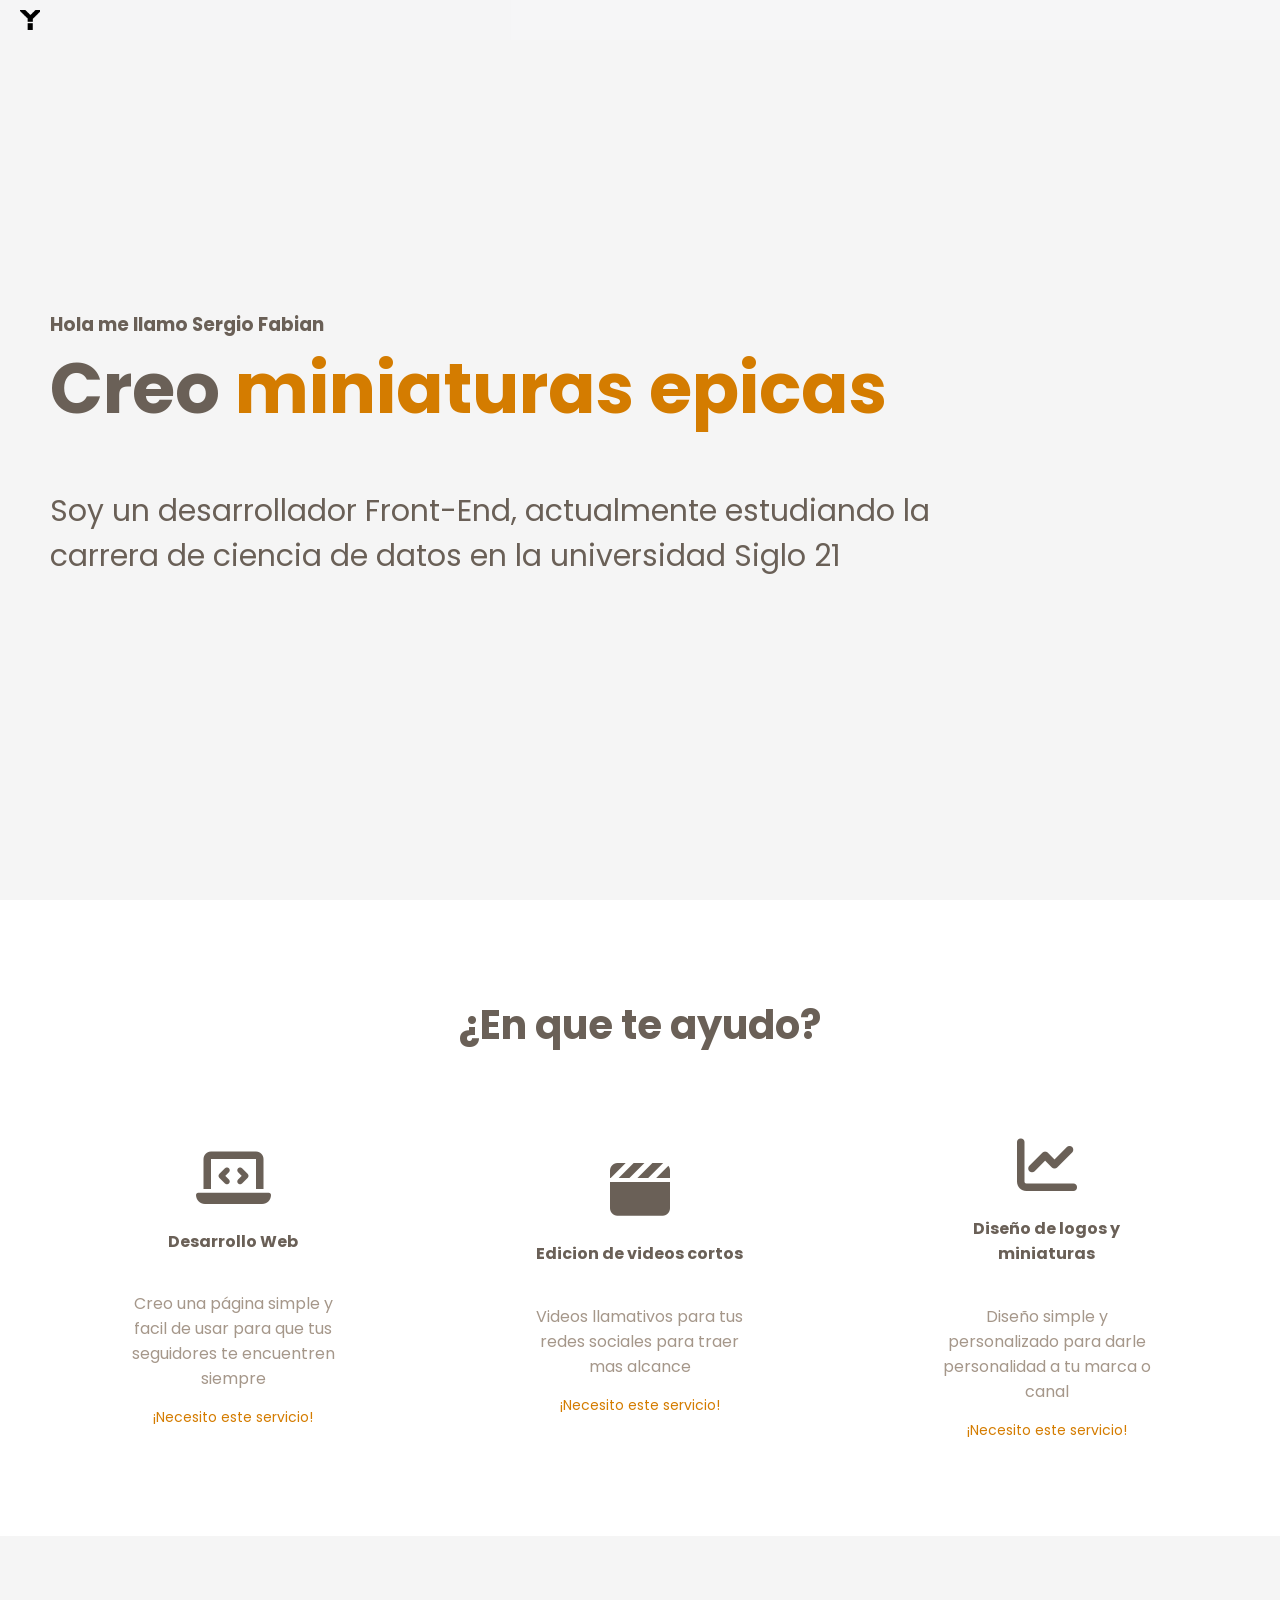
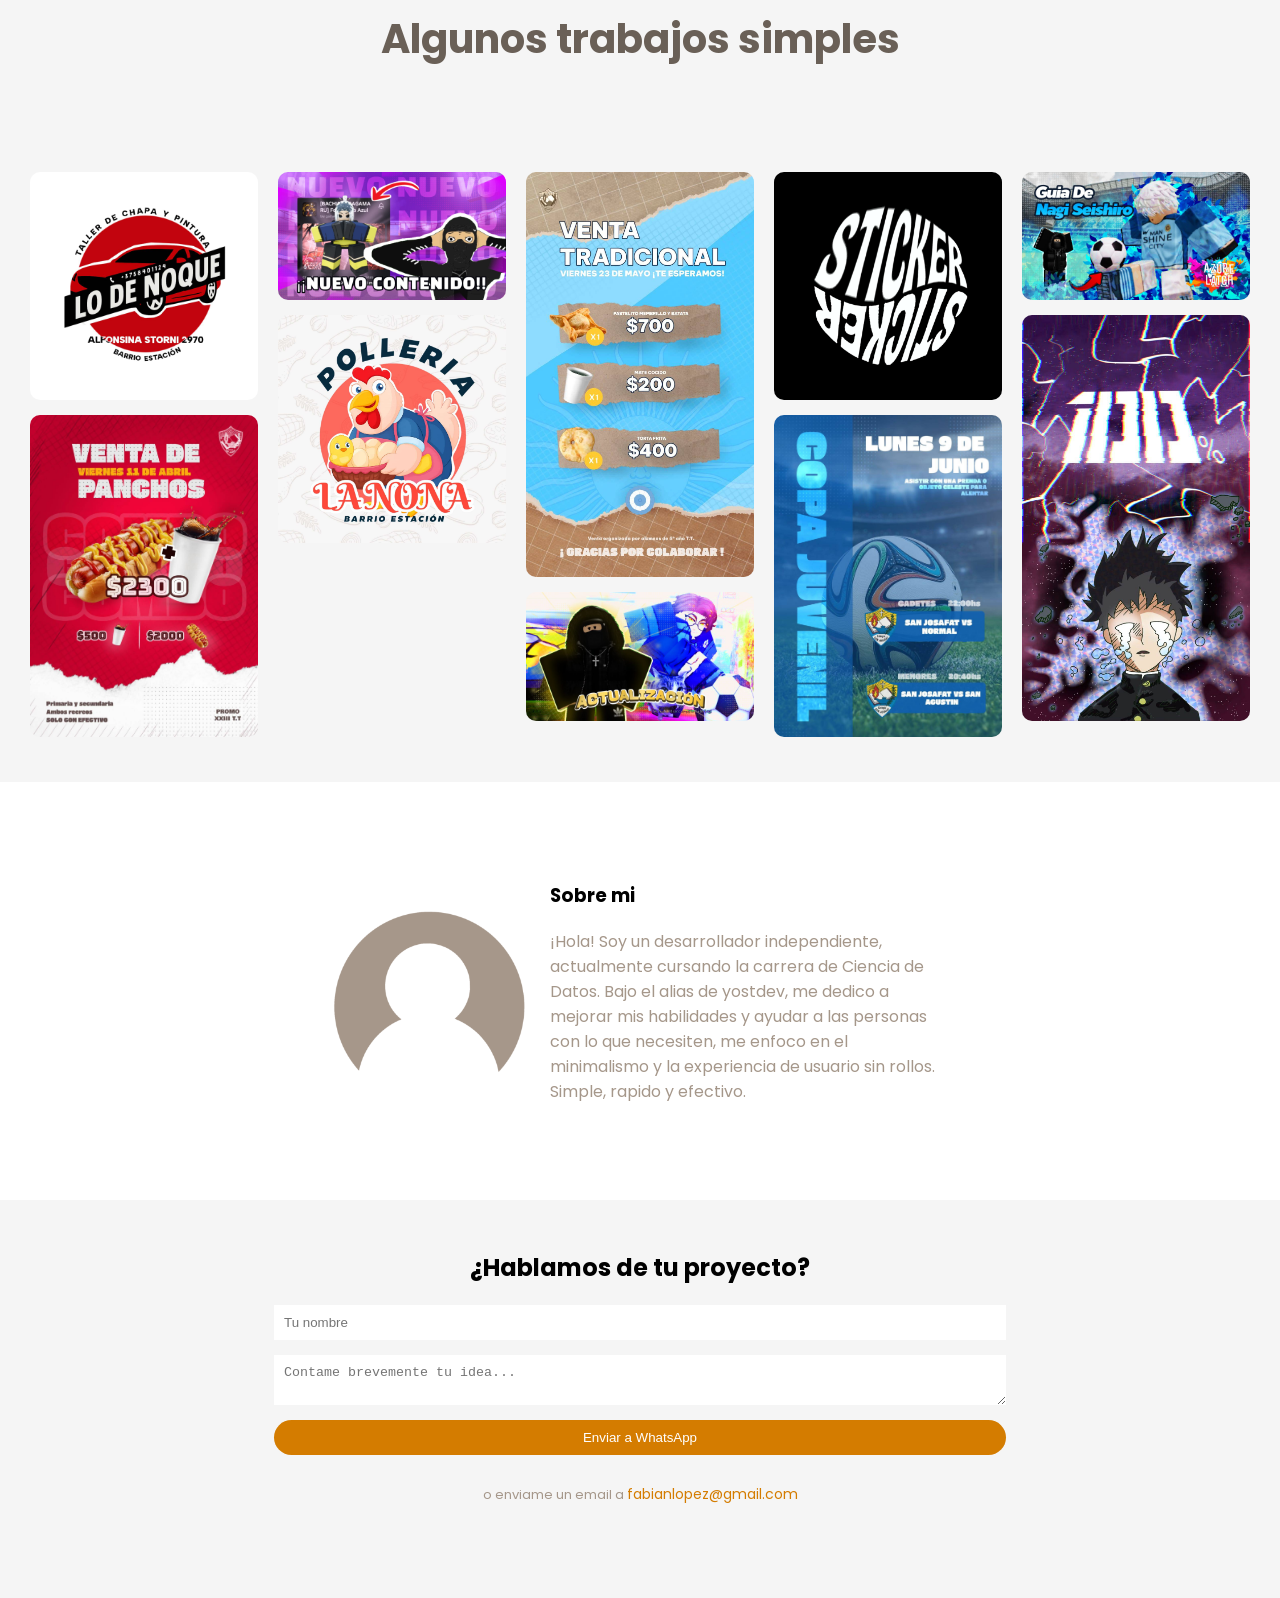
==== index.html @ 317d7ae5 "Rename landing page.html to index.html" ====
<html>
    <head>
        <meta charset="UTF-8">
        <meta name="viewport" content="width=device-width, initial-scale=1.0">
    
        <title>YostDev</title>
    
        <link rel="icon" href="favico.png" type="image/png">
        <link rel="stylesheet" href="landing.css">
        <link rel="stylesheet" href="https://cdnjs.cloudflare.com/ajax/libs/font-awesome/6.5.1/css/all.min.css">
    </head>
    <body>
        <div class="top-bar">
            <img class="logo" src="favico.png">
        </div>

        <div  class="landing">
            <h3>Hola me llamo Sergio Fabian</h3>
            <h1>Creo <b id="cambiante">Paginas web</b></h1>
            <p>Soy un desarrollador Front-End, actualmente estudiando la carrera de ciencia de datos en la universidad Siglo 21</p>
        </div>
        <br>
        <div class="secciondos">
            <h3>¿En que te ayudo?</h3>
            <div class="contenedorT">
                <div class="tarjetas">
                   <i class="fa-solid fa-laptop-code"></i>
                   <h4>Desarrollo Web</h4>
                   <p>Creo una página simple y facil de usar para que tus seguidores te encuentren siempre</p>
                   <a href="#contacto">¡Necesito este servicio!</a>
                </div>
                <div class="tarjetas">
                    <i class="fa-solid fa-clapperboard"></i>
                    <h4>Edicion de videos cortos</h4>
                    <p>Videos llamativos para tus redes sociales para traer mas alcance</p>
                    <a href="#contacto">¡Necesito este servicio!</a>
                </div>
                <div class="tarjetas">
                    <i class="fa-solid fa-chart-line"></i>
                    <h4>Diseño de logos y miniaturas</h4>
                    <p>Diseño simple y personalizado para darle personalidad a tu marca o canal</p>
                    <a href="#contacto">¡Necesito este servicio!</a>
                </div>
            </div>
        </div>
        <br>
        <div class="titulo">
            <h4>Algunos trabajos simples</h4>
        </div>
        <div class="secciontres">
            <div><img src="logotipo1.jpg"></div>
            <div><img src="panfleto1.jpg"></div>
            <div><img src="miniatura1.jpg"></div>

            <div><img src="logotipo2.jpg"></div>
            <div><img src="panfleto2.jpg"></div>
            <div><img src="miniatura2.jpg"></div>

            <div><img src="logotipo3.jpg"></div>
            <div><img src="panfleto3.jpg"></div>
            <div><img src="miniatura3.jpg"></div>

            <div><img src="panfleto4.jpg"></div>
        </div>
        <br><br>
        <div class="seccioncuatro">
            <img class="yofoto" src="13 sin título_20260325173227.png">
            <div class="info">
                <h3>Sobre mi</h3>
                <p>¡Hola! Soy un desarrollador independiente, actualmente cursando la carrera de Ciencia de Datos. Bajo el alias de yostdev, me dedico a mejorar mis habilidades y ayudar a las personas con lo que necesiten, me enfoco en el minimalismo y la experiencia de usuario sin rollos. Simple, rapido y efectivo.</p>
            </div>
        </div>
        <br><br>
        <div class="seccionfinal">
            <h2>¿Hablamos de tu proyecto?</h2>
            <form id="whatsapp-form">
                <input type="text" id="nombre" placeholder="Tu nombre">
                <textarea id="mensajeInput" placeholder="Contame brevemente tu idea..."></textarea>
                <button onclick="enviarAWhatsApp()">Enviar a WhatsApp</button>
            </form>
            <p> 
                o enviame un email a 
                <a href="mailto:fabianlopez@gmail.com?subject=Consulta desde el Portafolio&body=Hola Fabian, vi tu portfolio y me gustaría contactarte por...">fabianlopez@gmail.com</a>
            </p>
            <br><br>
        </div>
        <div id="contacto"></div>
    </body>
    <script>
        const productos = ["logos simples", "miniaturas epicas", "videos cortos", "Paginas web"];
        const palabra = document.getElementById("cambiante");
        let indice = 0;

        function cambiarPalabra(){
            indice++;

            if (indice >= productos.length){
                indice = 0;
            };

            palabra.textContent = productos[indice];
        };

        setInterval(cambiarPalabra,  1500);

        function enviarAWhatsApp() {
            const numero = "5493758650203"; 
            const mensaje = document.getElementById("mensajeInput").value;
            const url = `https://wa.me/${numero}?text=${encodeURIComponent(mensaje)}`;
    
            window.open(url, '_blank');
        }
    </script>
</html>
---- landing.css ----
@import url('https://fonts.googleapis.com/css2?family=Poppins:ital,wght@0,100;0,200;0,300;0,400;0,500;0,600;0,700;0,800;0,900;1,100;1,200;1,300;1,400;1,500;1,600;1,700;1,800;1,900&display=swap');
:root {
    --primario: rgb(212, 124, 0);
    --secundario: rgb(39, 2, 2);
    --texto: rgb(106, 96, 87);
    --titulo: rgb(165, 151, 138);
}
html, body {
    width: 100%;
    overflow-x: hidden;
}
body {
    margin: 0; font-family: 'Poppins', sans-serif;
    user-select: none;
}
.top-bar {
    box-sizing: border-box;
    position: fixed; z-index: 10;
    top: 0; left: 0; padding: 10px 20px 10px 20px;
    display: flex; justify-content: left;
    align-items: center; width: 100%;  
    background-color: rgba(245, 248, 254, 0.146);
}
.logo {
    width: 20px; height: auto;
}
.landing {
    box-sizing: border-box;
    width: 100%; height: 100%; display: flex; color: var(--secundario);
    flex-direction: column; justify-content: center; text-align: left; 
    background-color: whitesmoke; color: var(--texto);
} 
.landing p { margin-top: 0; font-size: 30px; width: 80%;}
.landing h3 {margin-bottom: -50px;}
.landing h1 {font-size: 70px;}

b { color: var(--primario);}
.secciondos {
    box-sizing: border-box; width: 100%; margin: 0; height: auto;
    padding: 30px; color: var(--texto); text-align: center;
}
.secciondos h3 {
    font-size: 40px;
}
.contenedorT {
    width: 100%; display: flex; justify-content: space-around; align-items: center;
    flex-wrap: wrap; box-sizing: border-box;
}
.tarjetas {
    width: 300px; height: auto; 
    box-sizing: border-box; padding: 40px; display: flex;
    flex-direction: column; justify-content: space-between;
    align-items: center; text-align: center; color:var(--titulo);
}
.tarjetas i {font-size: 60px;}
.tarjetas i, h4 {color: var(--texto);}
a {
    text-decoration: none; color: var(--primario); font-size: 14px;
    position: relative; transition: ease 0.3s; 
}
a:hover {
    width: 100%; height: 100%; background-color: var(--primario);
    color: white;
}
.titulo {
    width: 100%; background-color: whitesmoke; box-sizing: border-box;
    padding: 20px; display: flex; align-items: center; justify-content: center;
}
.titulo h4 {
    font-size: 40px;
}
.secciontres {
    box-sizing: border-box; width: 100%; margin: 0;
    padding: 30px; color: var(--texto); text-align: center;
    background-color: whitesmoke; column-count: 5;
    column-gap: 20px; 
}
.secciontres div {
    display: inline-block; width: 100%; margin-bottom: 15px; border-radius: 10px; overflow: hidden;
    height: auto;
}
.secciontres div img{
    width: 100%; display: block; transition: transform 0.3s ease; position: relative;
}
.secciontres div img:hover {
    transform: translateY(-5px); box-shadow: 0 10px 20px 20px rgba(0, 0, 0, 0.169);
}
h5 {
    font-size: 40px; color: var(--texto); margin-bottom: -20px;
}
.color {color: var(--primario);}
.seccioncuatro {
    box-sizing: border-box; width: 100%; height: auto; display: flex; justify-content: center;
    align-items: center; flex-wrap: wrap; padding: 30px; gap: 20px;
}
.yofoto {width: 200px;}
.info {width: 400px;}
.info p {color: var(--titulo);}

.seccionfinal {
    width: 100%; box-sizing: border-box; height: auto; padding: 30px;
    display: flex; justify-content: center; align-items: center;
    flex-direction: column; background-color: whitesmoke;
}
.seccionfinal p {color: var(--titulo); font-size: small;}
form {
    display: flex; justify-content: center; align-items: center;
    flex-direction: column; width: 100%; gap: 15px;
}
form input, textarea, button {width: 60%; padding: 10px; border: none;} 
form button {
    background-color: var(--primario); color: white;
    border-radius: 20px; transition: ease 0.3s; cursor: pointer;
}
form button:hover {
    transform: scale(1.1);
}
@media (min-width: 769px){
    .landing {
        padding-left: 50px;
    }
}
@media (max-width: 768px){
    .landing {width: 100%; padding: 30px; margin: 0; height: 80%;}
    .landing h1 {font-size: 40px;}
    .landing p, h3 {font-size: 20px;}
    .landing h3 {margin-bottom: -40px;}
    .tarjetas {width: 100%;}
    .secciondos h3 {font-size: 20px;}
    .secciondos {padding: 0;}
    .secciontres {padding: 15px; column-count: 2;}
    form input, textarea, button {width: 80%;} 
    .titulo h4 {font-size: 20px; }
    .seccionfinal h2 {font-size: 20px;}
}
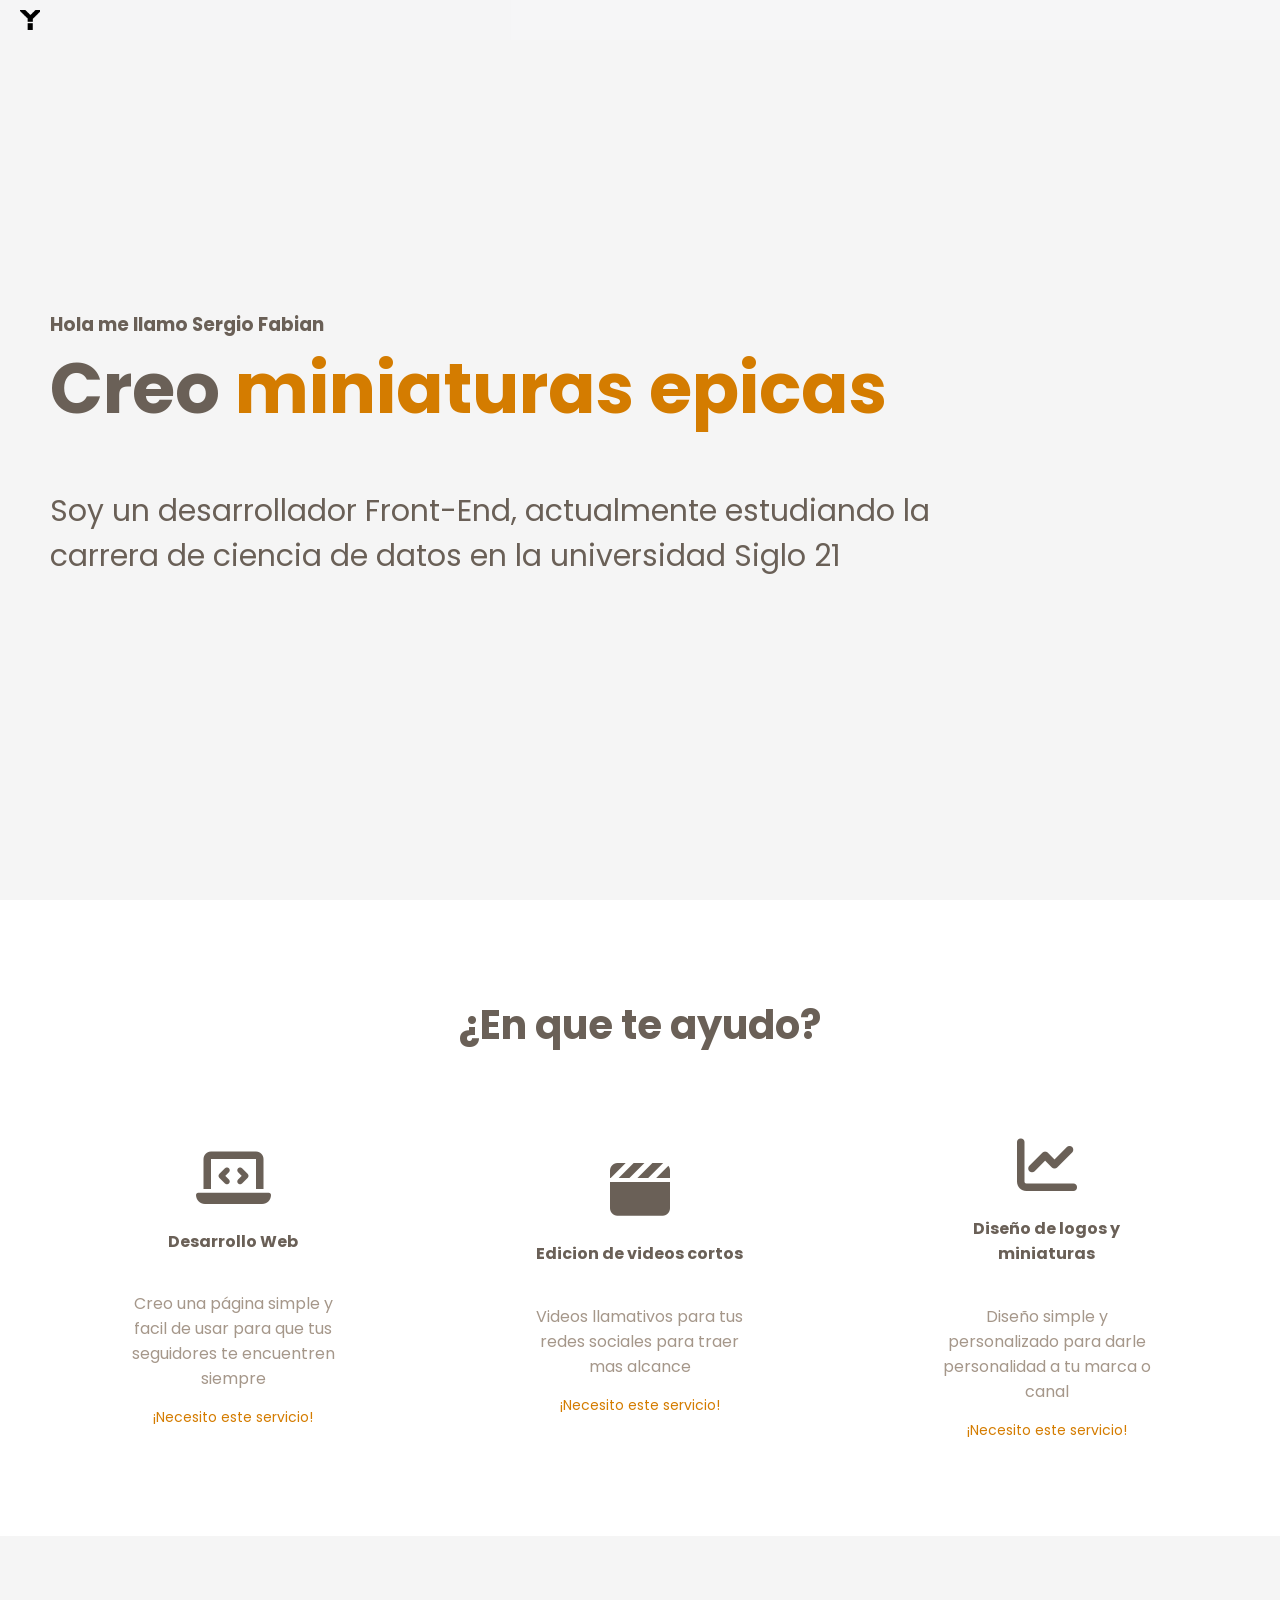
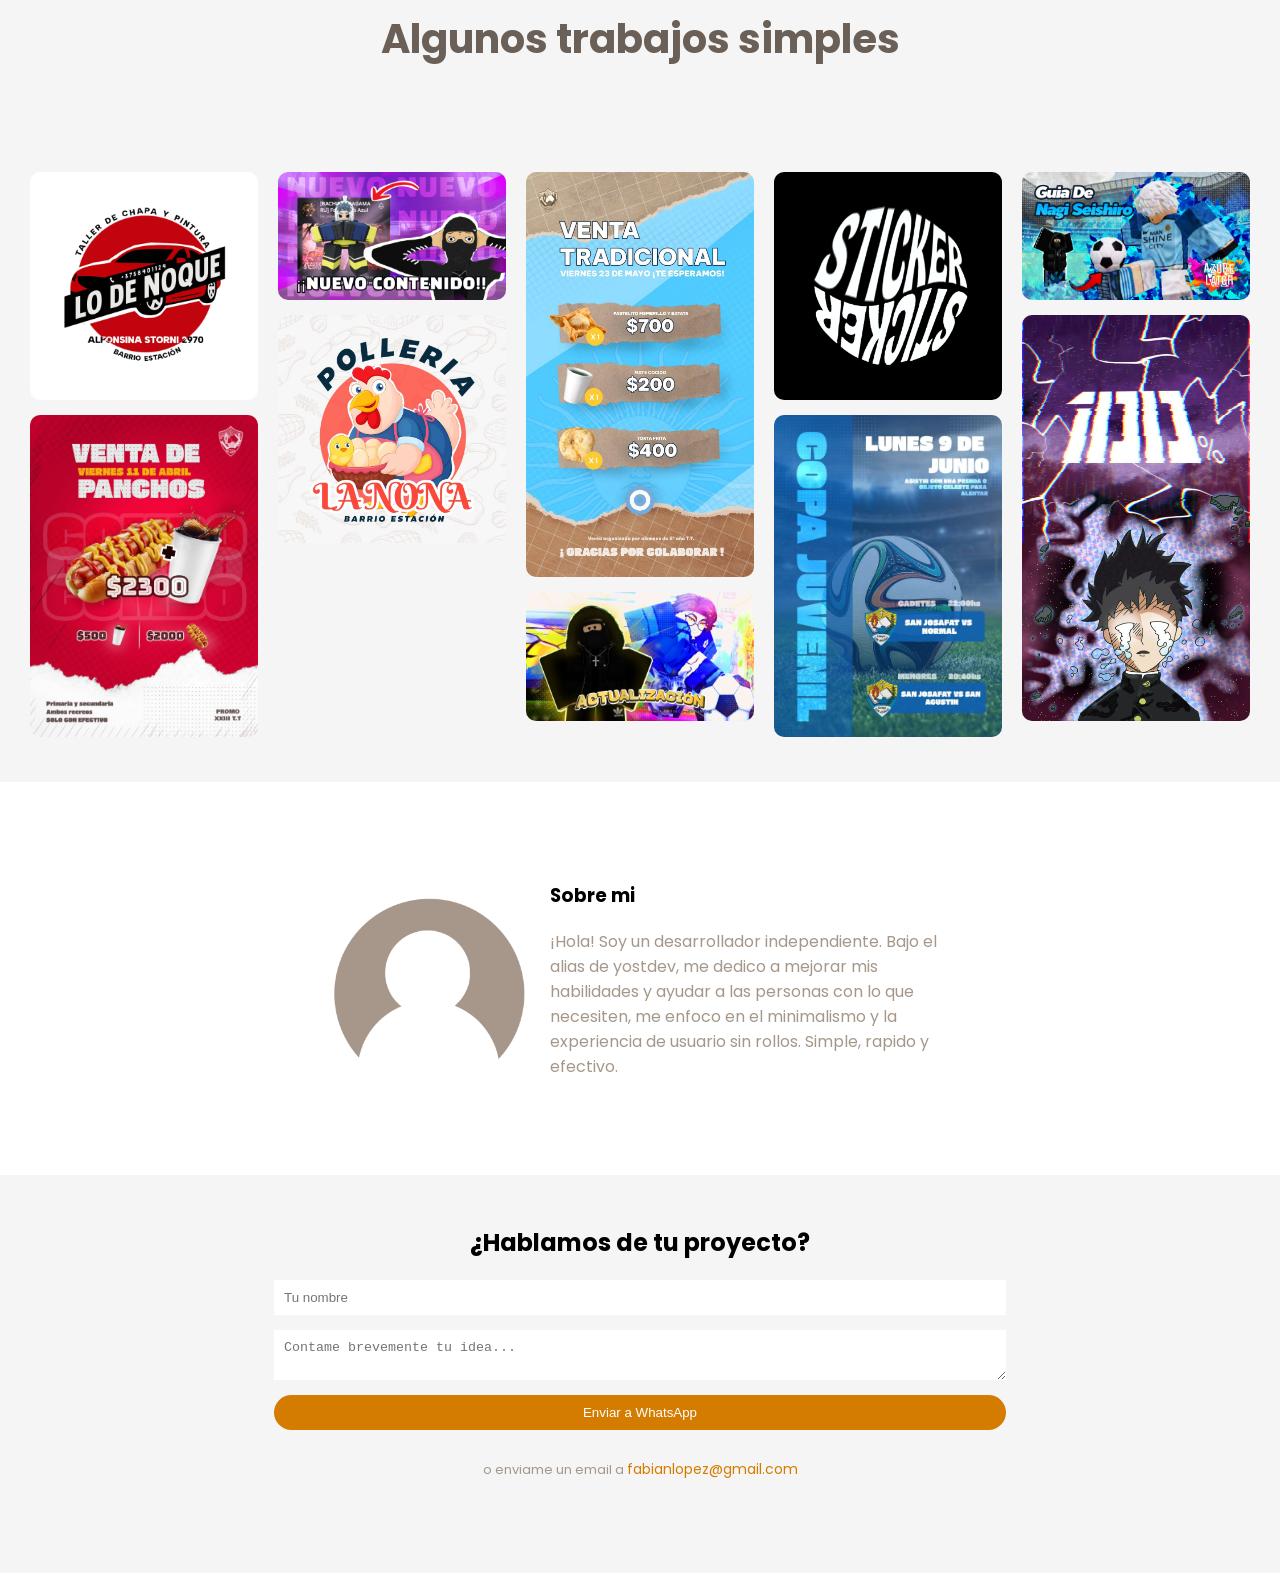
==== commit fadce541: "index.html" ====
--- a/index.html
+++ b/index.html
@@ -67,7 +67,7 @@
             <img class="yofoto" src="13 sin título_20260325173227.png">
             <div class="info">
                 <h3>Sobre mi</h3>
-                <p>¡Hola! Soy un desarrollador independiente, actualmente cursando la carrera de Ciencia de Datos. Bajo el alias de yostdev, me dedico a mejorar mis habilidades y ayudar a las personas con lo que necesiten, me enfoco en el minimalismo y la experiencia de usuario sin rollos. Simple, rapido y efectivo.</p>
+                <p>¡Hola! Soy un desarrollador independiente. Bajo el alias de yostdev, me dedico a mejorar mis habilidades y ayudar a las personas con lo que necesiten, me enfoco en el minimalismo y la experiencia de usuario sin rollos. Simple, rapido y efectivo.</p>
             </div>
         </div>
         <br><br>
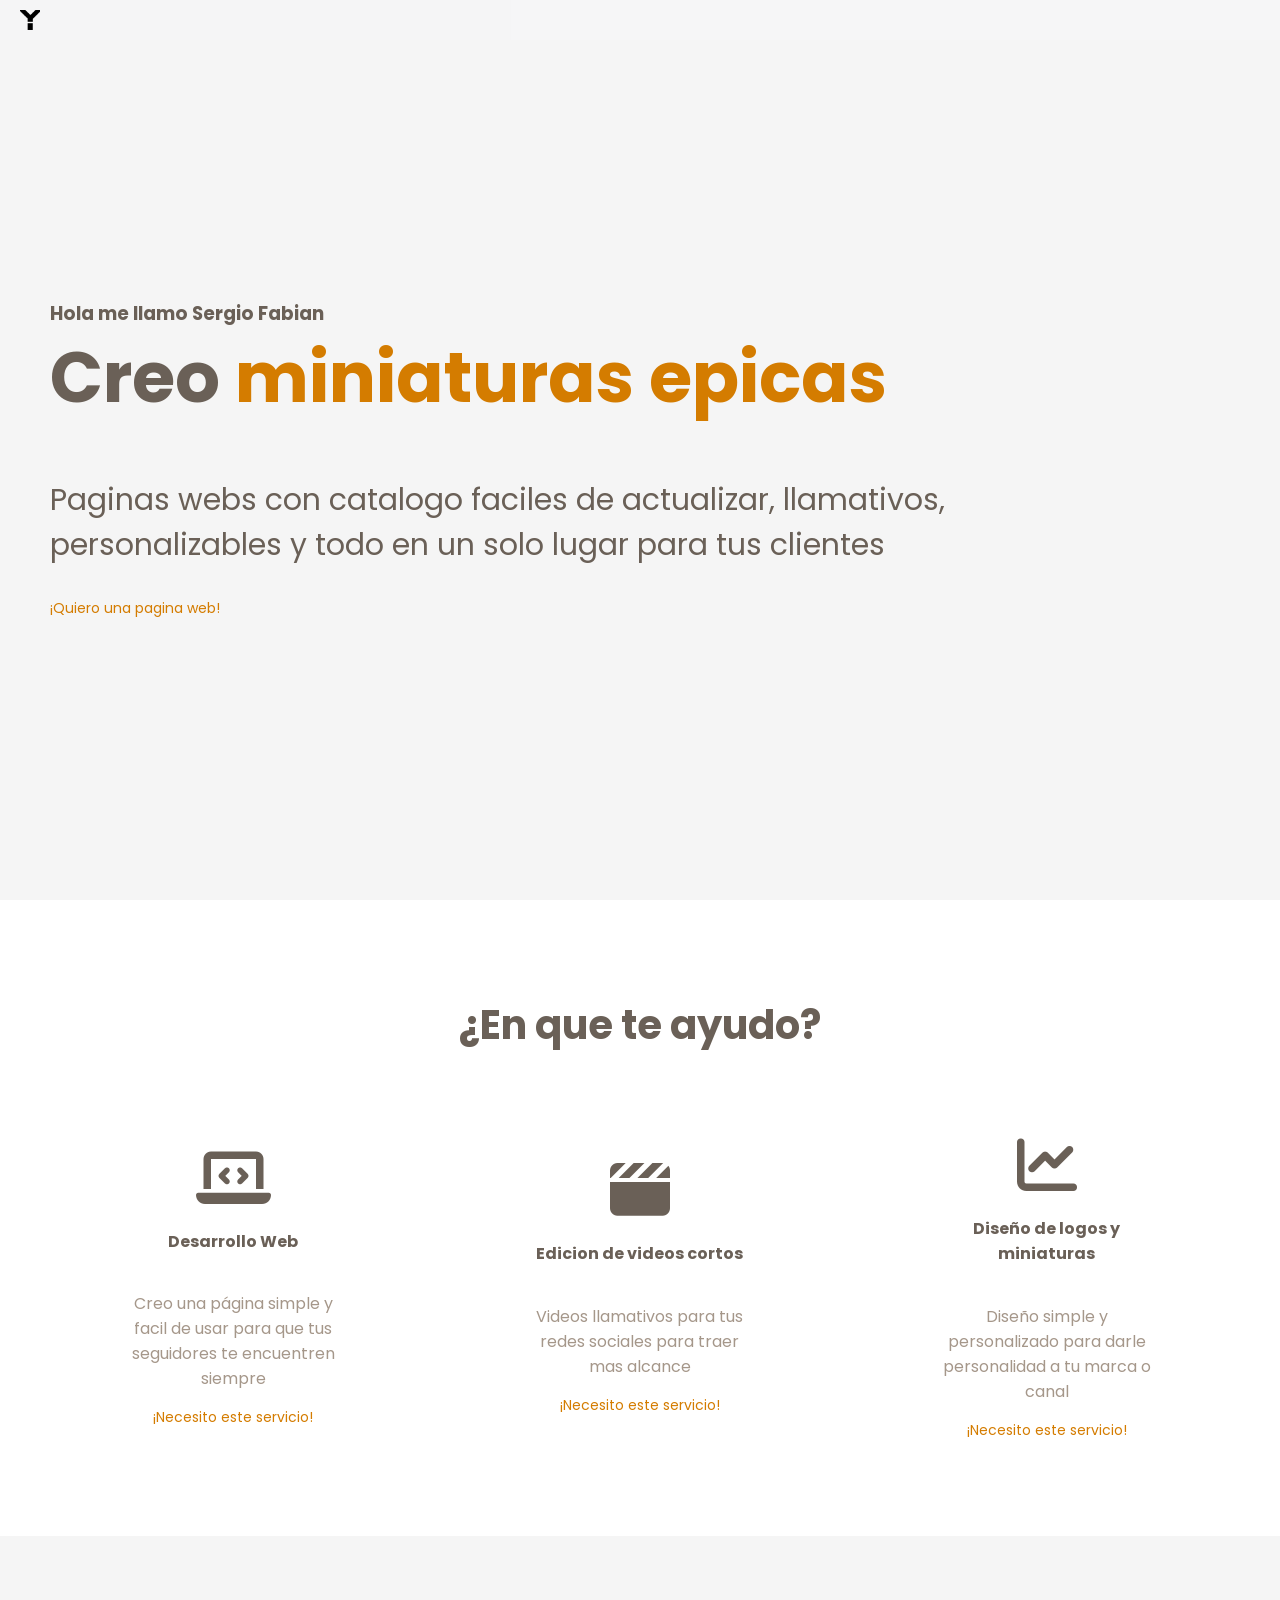
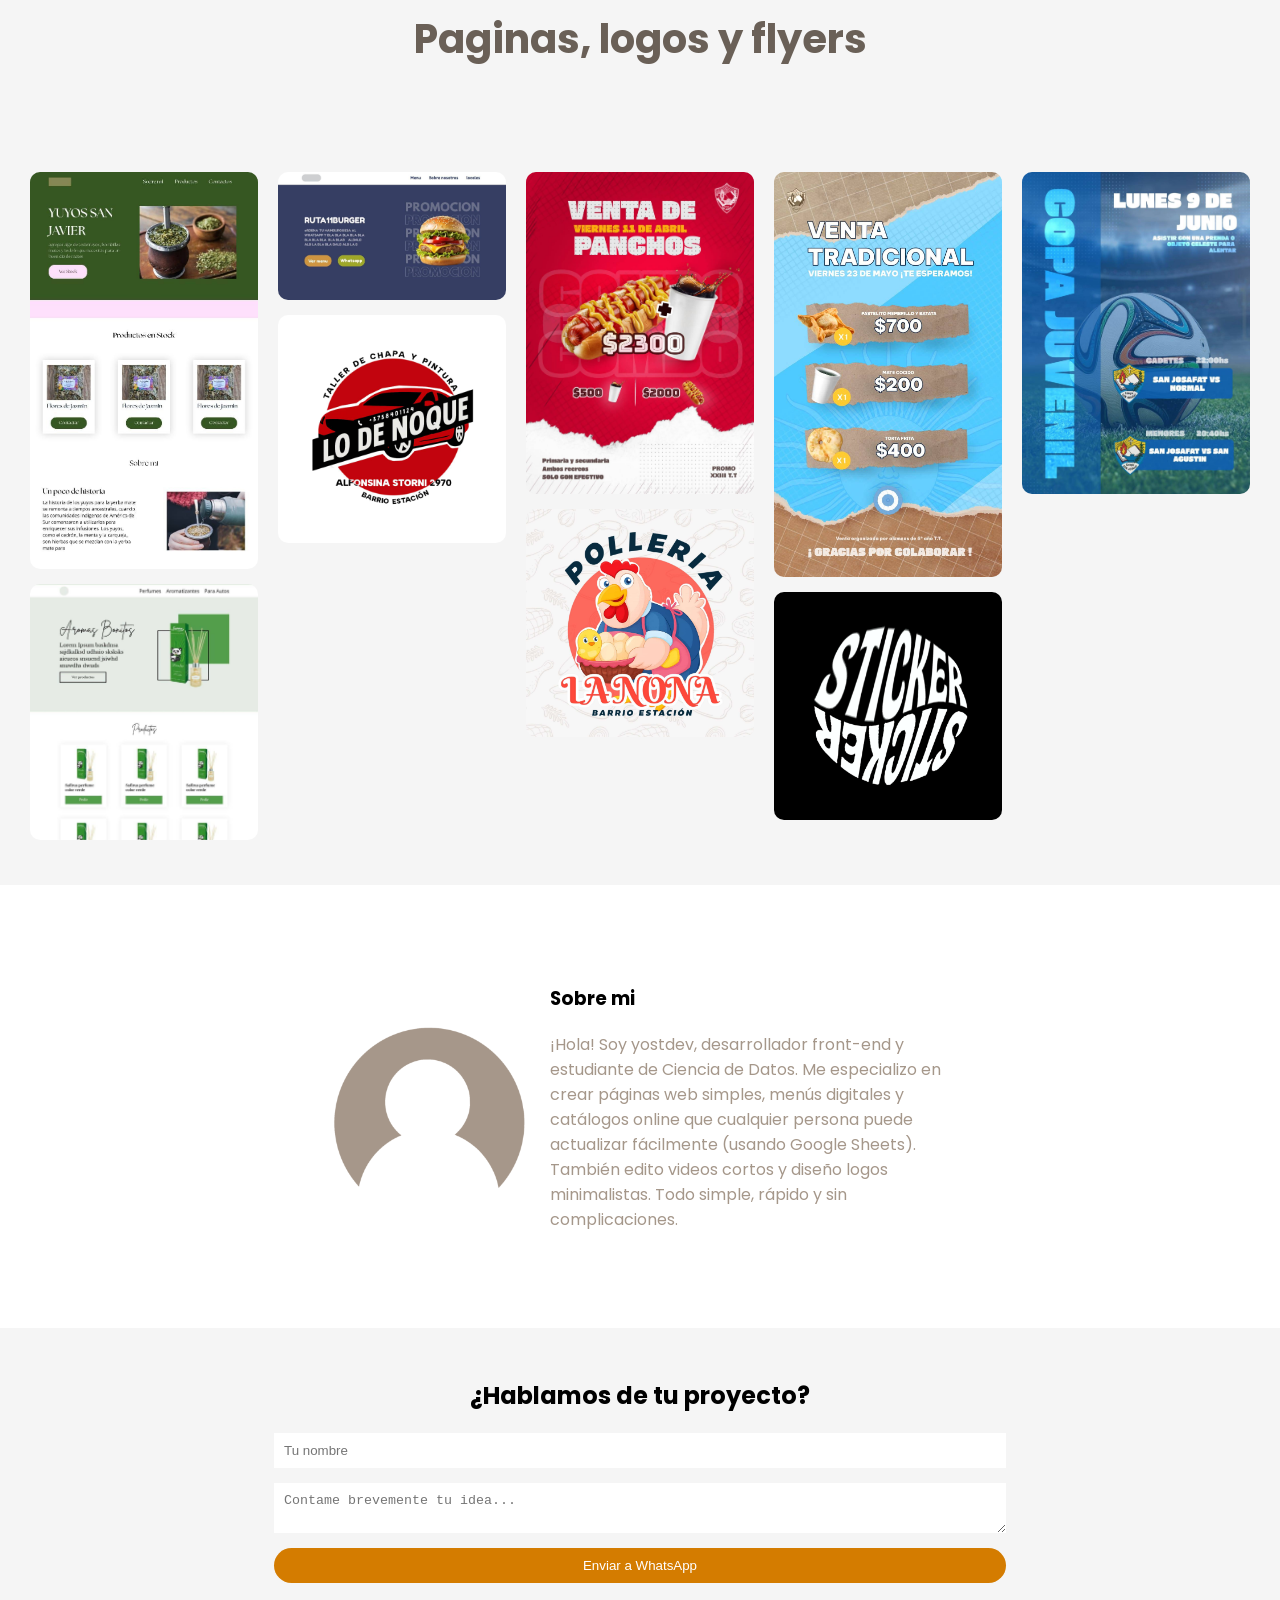
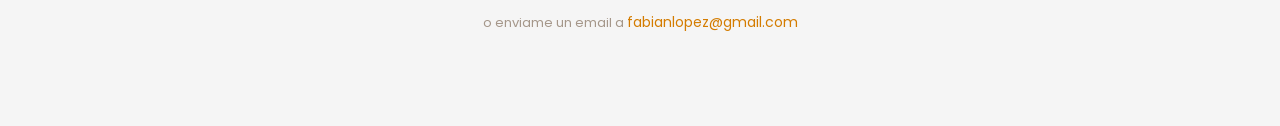
==== commit 8600fb53: "Revise landing page content and layout Updated content and structure of the landing page." ====
--- a/index.html
+++ b/index.html
@@ -17,10 +17,11 @@
         <div  class="landing">
             <h3>Hola me llamo Sergio Fabian</h3>
             <h1>Creo <b id="cambiante">Paginas web</b></h1>
-            <p>Soy un desarrollador Front-End, actualmente estudiando la carrera de ciencia de datos en la universidad Siglo 21</p>
+            <p>Paginas webs con catalogo faciles de actualizar, llamativos, personalizables y todo en un solo lugar para tus clientes</p>
+            <a href="#trabajos" class="linkmodificado">¡Quiero una pagina web!</a>
         </div>
         <br>
-        <div class="secciondos">
+        <div class="secciondos" id="trabajos">
             <h3>¿En que te ayudo?</h3>
             <div class="contenedorT">
                 <div class="tarjetas">
@@ -45,29 +46,27 @@
         </div>
         <br>
         <div class="titulo">
-            <h4>Algunos trabajos simples</h4>
+            <h4>Paginas, logos y flyers</h4>
         </div>
         <div class="secciontres">
+            <div><img src="pagina1.jpg"></div>
+            <div><img src="pagina2.jpg"></div>
+            <div><img src="pagina3.jpg"></div>
             <div><img src="logotipo1.jpg"></div>
             <div><img src="panfleto1.jpg"></div>
-            <div><img src="miniatura1.jpg"></div>
 
             <div><img src="logotipo2.jpg"></div>
             <div><img src="panfleto2.jpg"></div>
-            <div><img src="miniatura2.jpg"></div>
 
             <div><img src="logotipo3.jpg"></div>
             <div><img src="panfleto3.jpg"></div>
-            <div><img src="miniatura3.jpg"></div>
-
-            <div><img src="panfleto4.jpg"></div>
         </div>
         <br><br>
         <div class="seccioncuatro">
             <img class="yofoto" src="13 sin título_20260325173227.png">
             <div class="info">
                 <h3>Sobre mi</h3>
-                <p>¡Hola! Soy un desarrollador independiente. Bajo el alias de yostdev, me dedico a mejorar mis habilidades y ayudar a las personas con lo que necesiten, me enfoco en el minimalismo y la experiencia de usuario sin rollos. Simple, rapido y efectivo.</p>
+                <p>¡Hola! Soy yostdev, desarrollador front-end y estudiante de Ciencia de Datos. Me especializo en crear páginas web simples, menús digitales y catálogos online que cualquier persona puede actualizar fácilmente (usando Google Sheets). También edito videos cortos y diseño logos minimalistas. Todo simple, rápido y sin complicaciones.</p>
             </div>
         </div>
         <br><br>
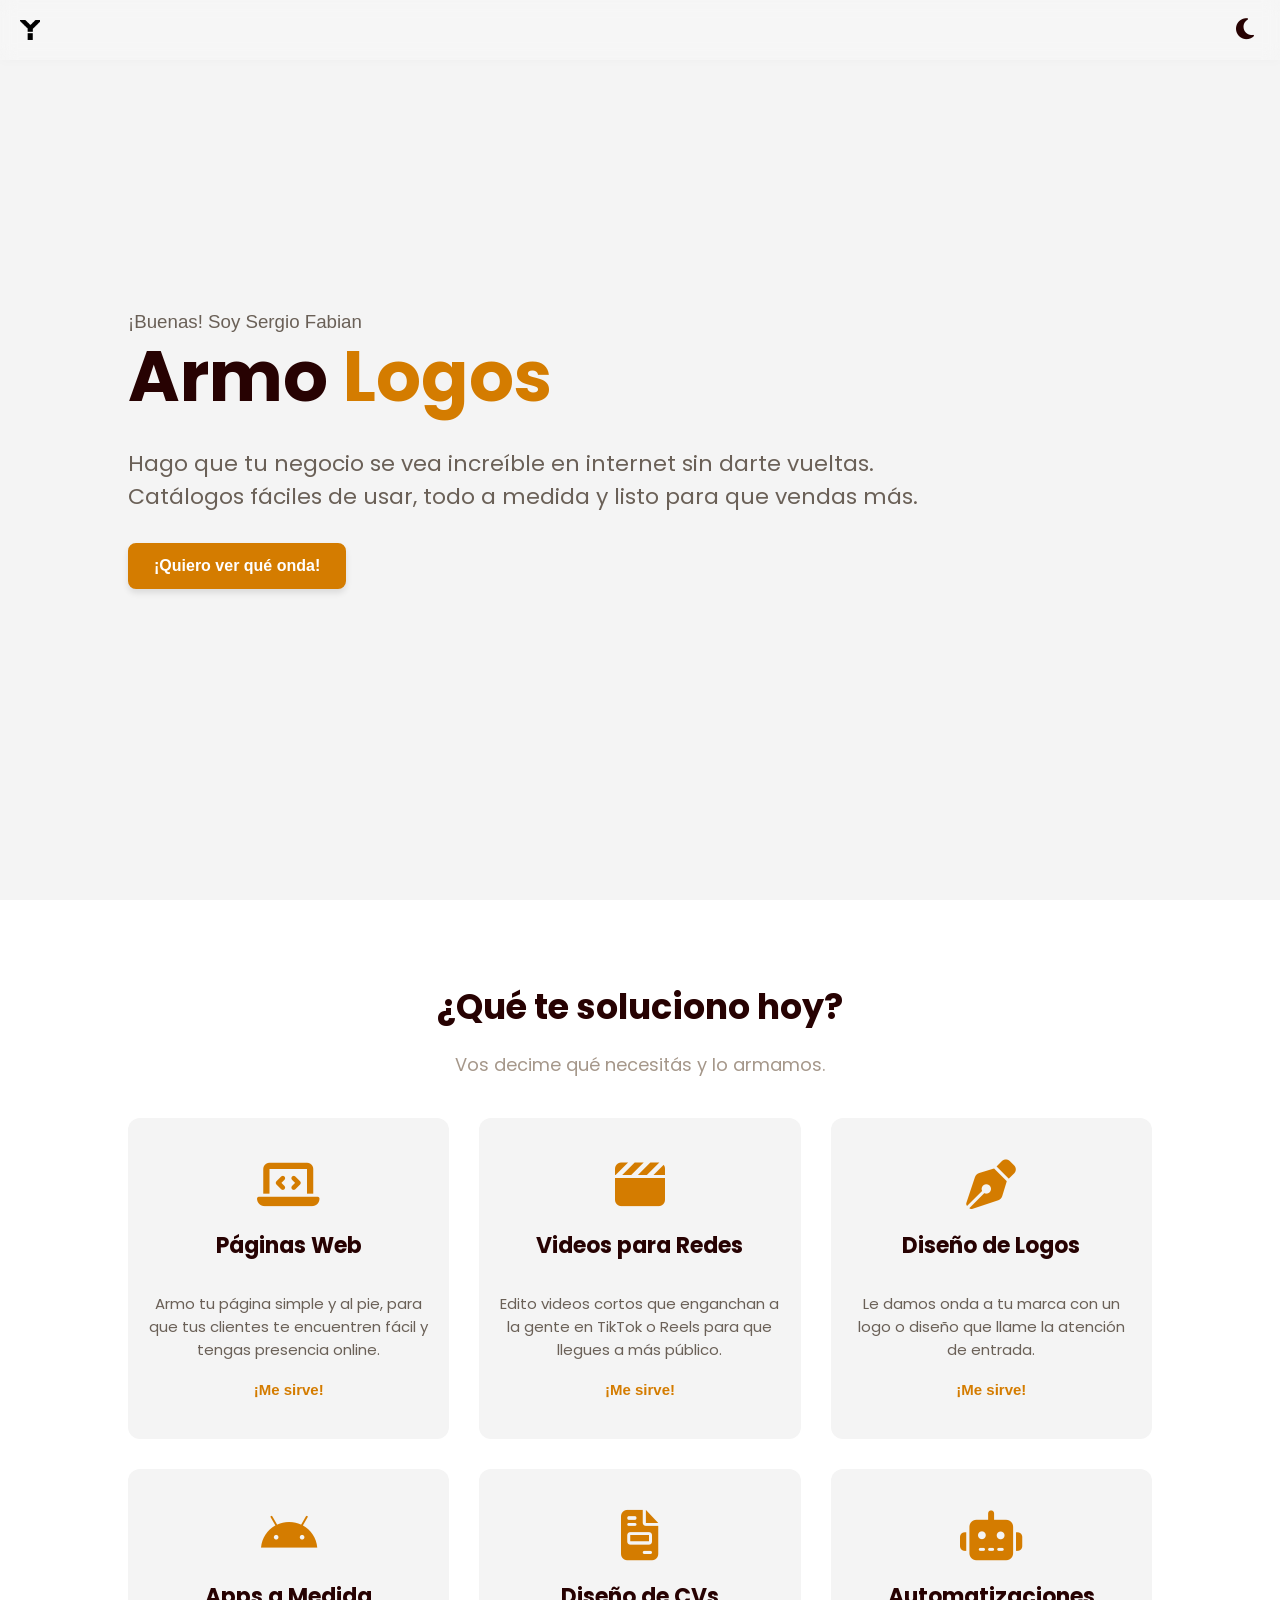
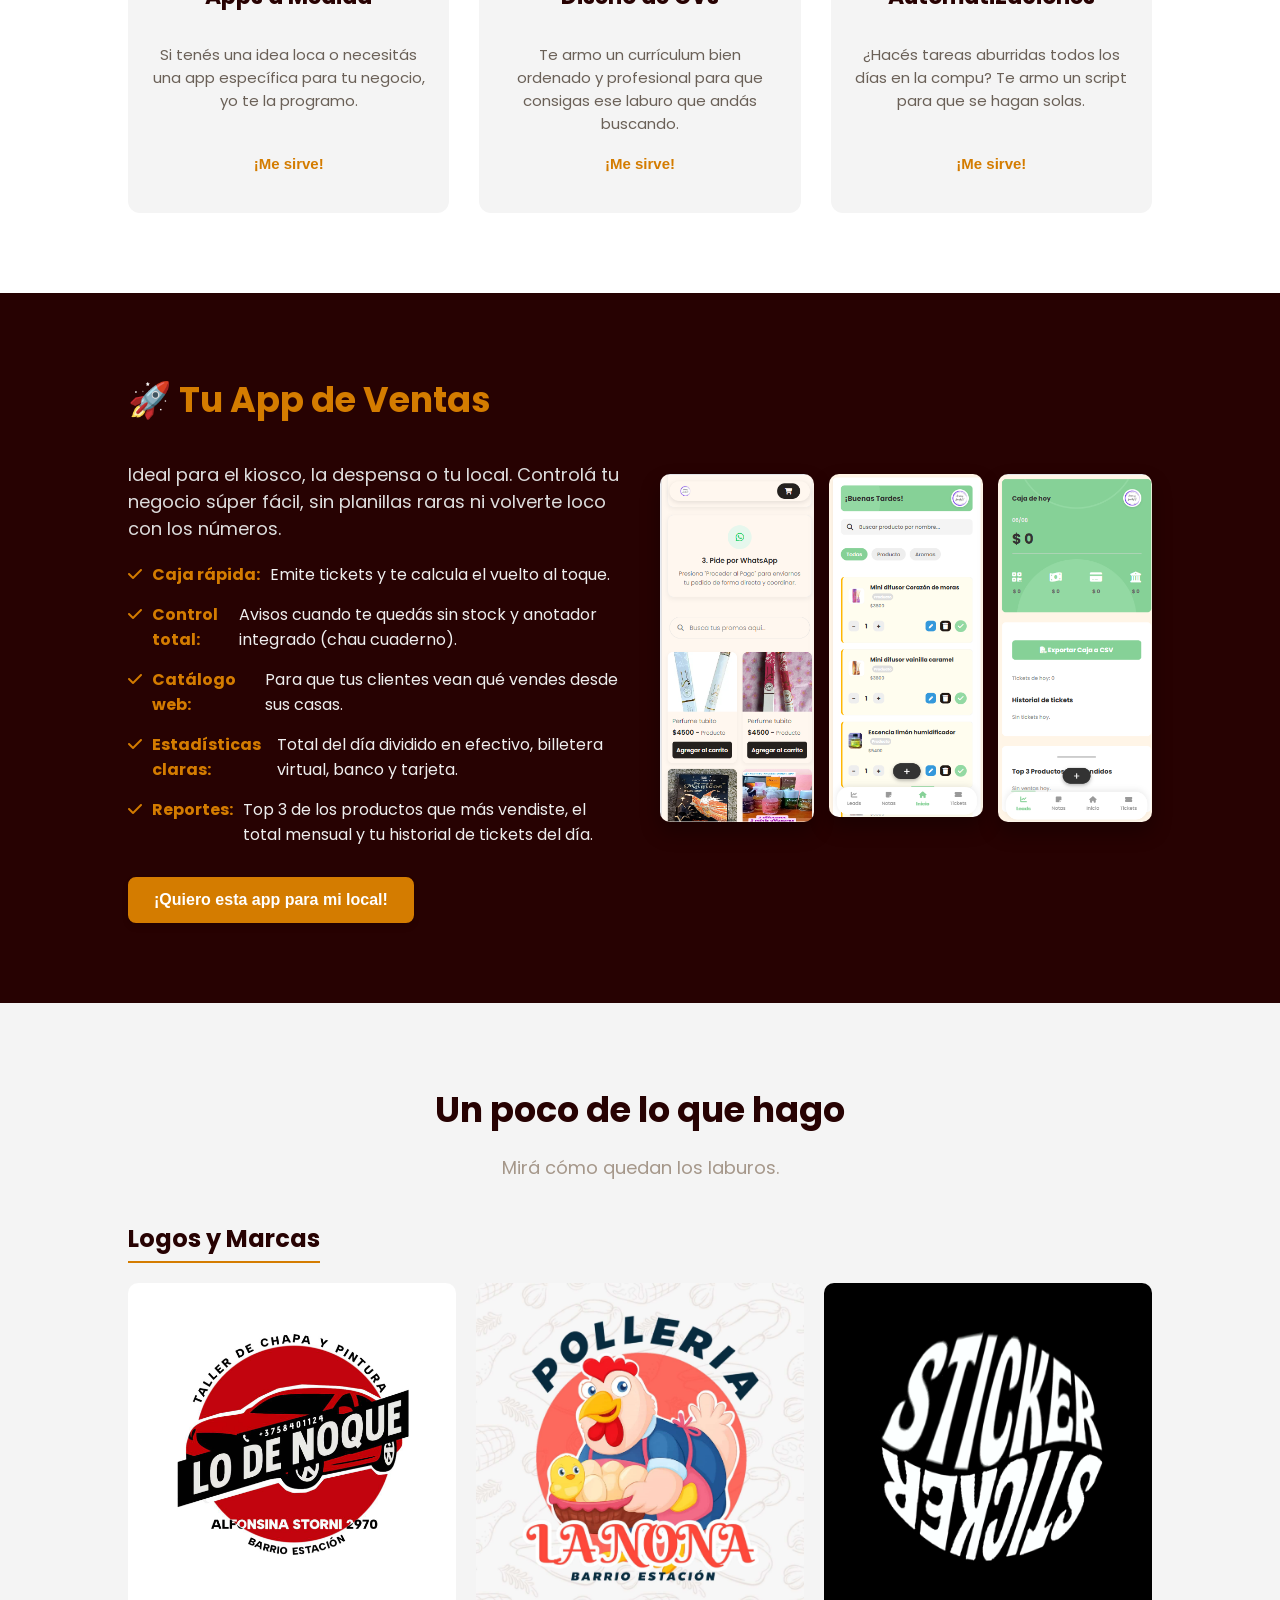
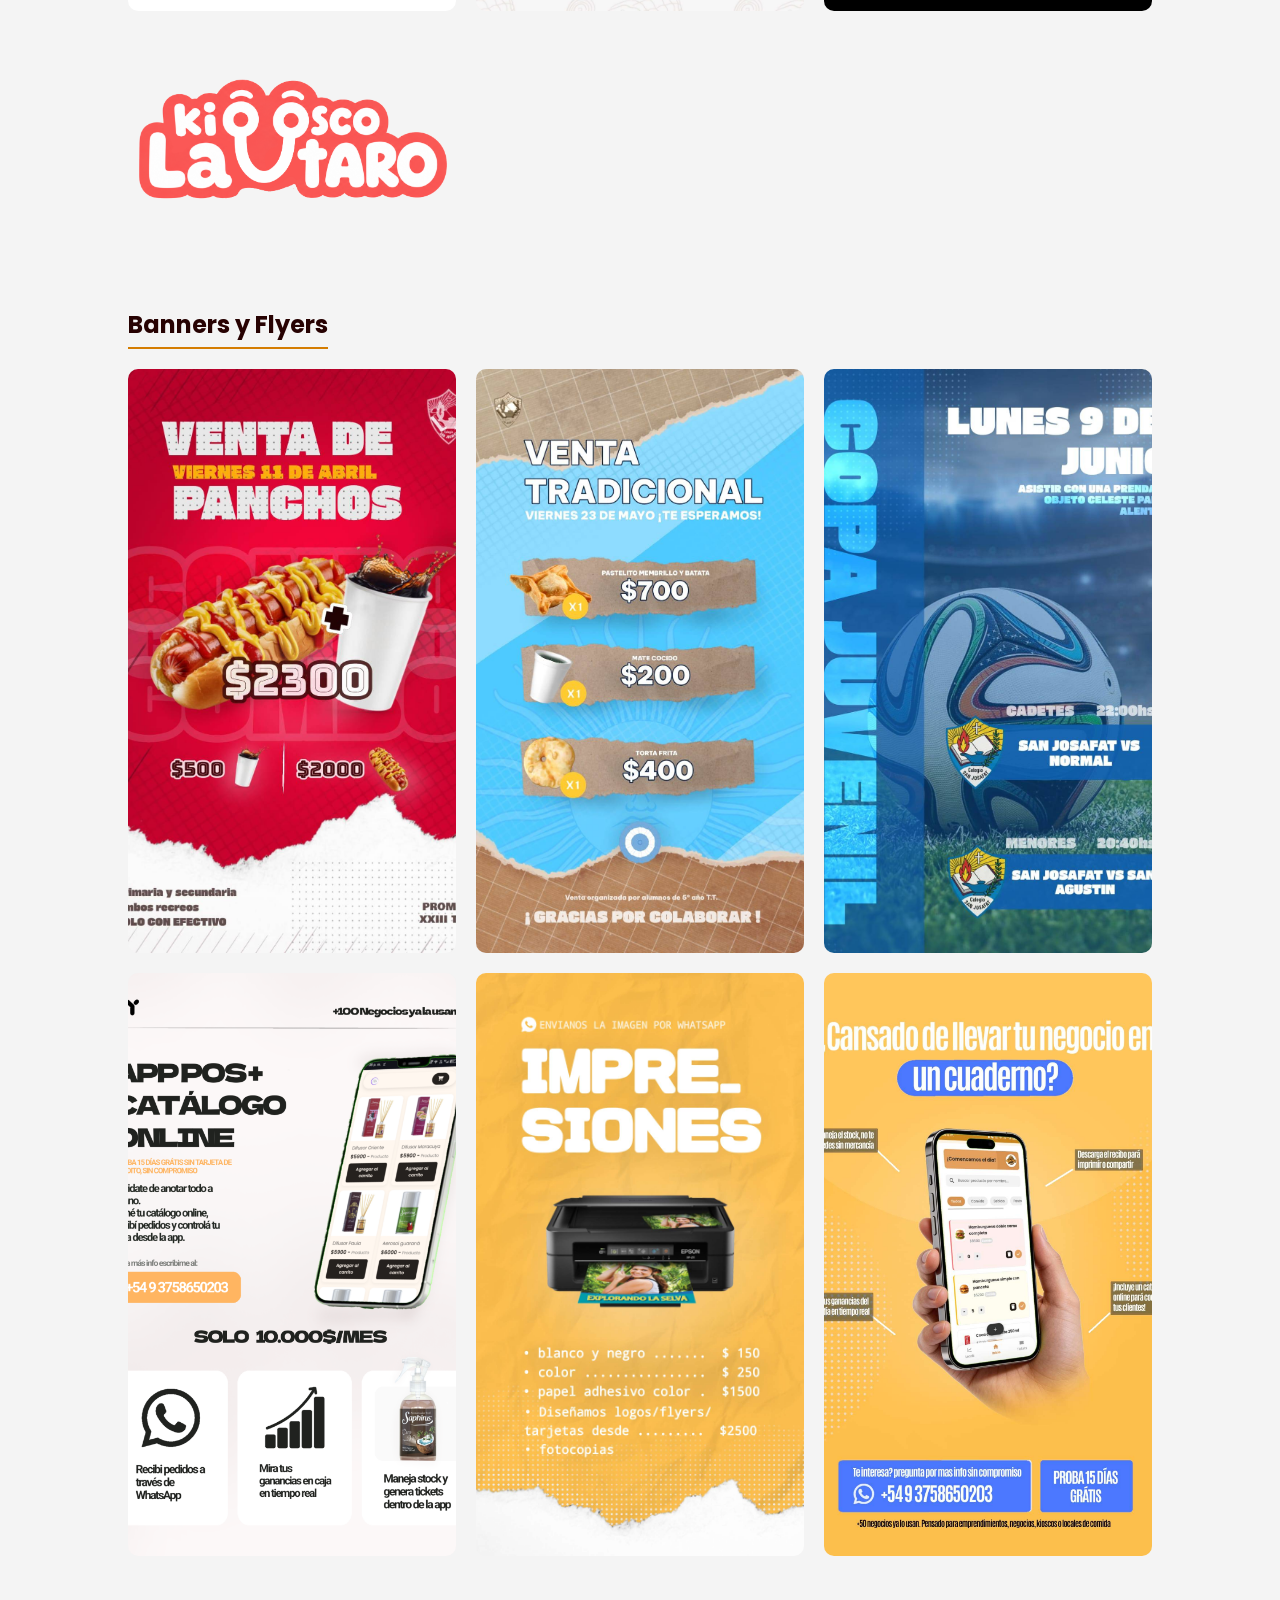
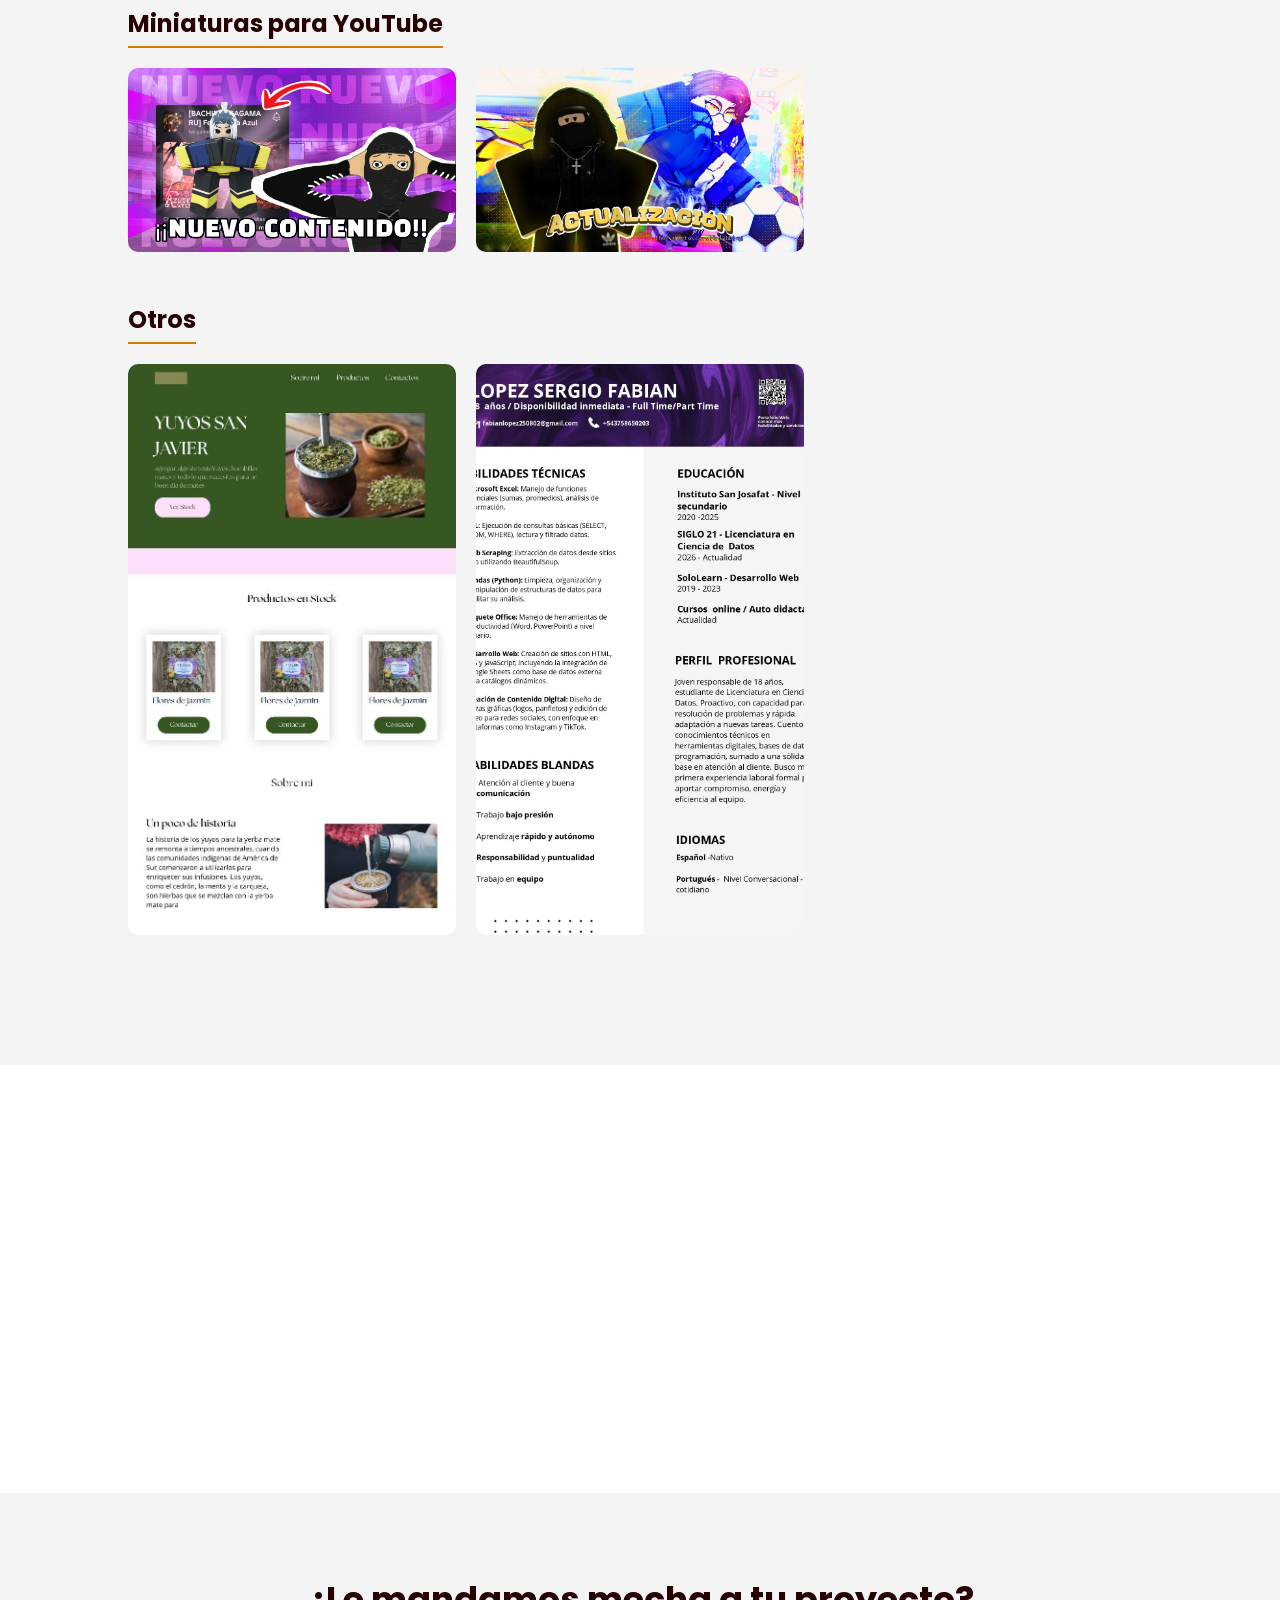
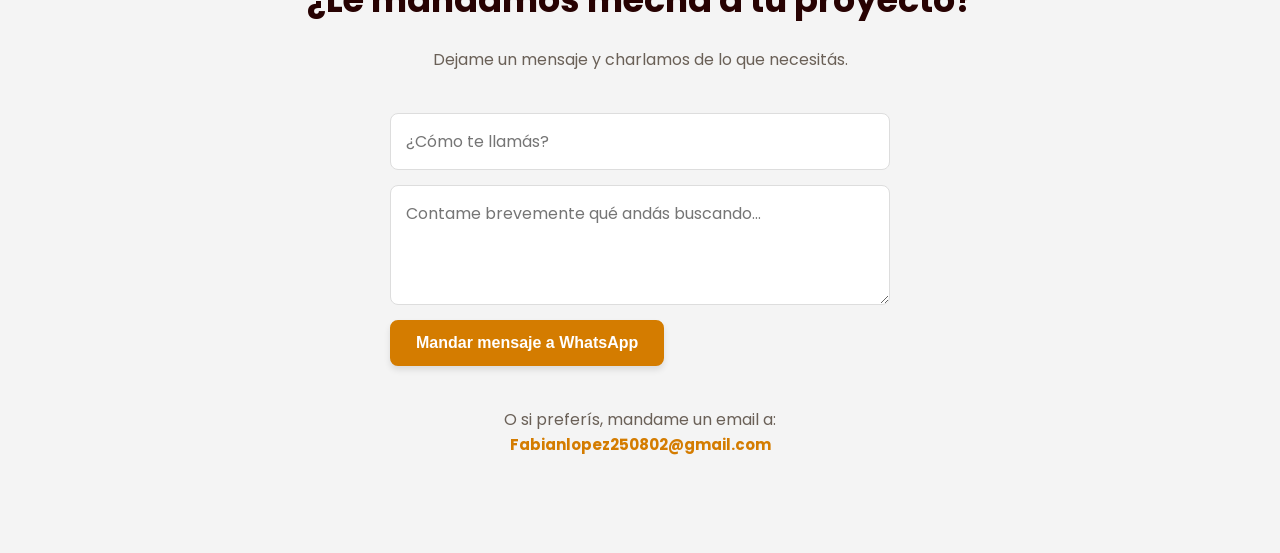
==== commit a6698bbe: "Add files via upload" ====
--- a/index.html
+++ b/index.html
@@ -1,113 +1,282 @@
-<html>
-    <head>
-        <meta charset="UTF-8">
-        <meta name="viewport" content="width=device-width, initial-scale=1.0">
+<!DOCTYPE html>
+<html lang="es">
+<head>
+    <meta charset="UTF-8">
+    <meta name="viewport" content="width=device-width, initial-scale=1.0">
+    <title>YostDev | Páginas y Diseños</title>
     
-        <title>YostDev</title>
-    
-        <link rel="icon" href="favico.png" type="image/png">
-        <link rel="stylesheet" href="landing.css">
-        <link rel="stylesheet" href="https://cdnjs.cloudflare.com/ajax/libs/font-awesome/6.5.1/css/all.min.css">
-    </head>
-    <body>
-        <div class="top-bar">
-            <img class="logo" src="favico.png">
-        </div>
-
-        <div  class="landing">
-            <h3>Hola me llamo Sergio Fabian</h3>
-            <h1>Creo <b id="cambiante">Paginas web</b></h1>
-            <p>Paginas webs con catalogo faciles de actualizar, llamativos, personalizables y todo en un solo lugar para tus clientes</p>
-            <a href="#trabajos" class="linkmodificado">¡Quiero una pagina web!</a>
-        </div>
+    <link rel="icon" href="favico.png" type="image/png">
+    <link rel="stylesheet" href="landing.css">
+    <link rel="stylesheet" href="https://cdnjs.cloudflare.com/ajax/libs/font-awesome/6.5.1/css/all.min.css">
+</head>
+<body>
+    <header class="top-bar">
+        <img class="logo" src="favico.png" alt="Logo YostDev">
+        <button id="btn-tema" class="modo-btn" aria-label="Cambiar tema">
+            <i class="fa-solid fa-moon"></i>
+        </button>
+    </header>
+
+    <button id="btn-subir" class="btn-subir" aria-label="Volver arriba">
+        <i class="fa-solid fa-chevron-up"></i>
+    </button>
+
+    <main>
+
+        <section class="landing">
+            <h3>¡Buenas! Soy Sergio Fabian</h3>
+            <h1>Armo <b id="cambiante">Páginas web</b></h1>
+            <p>Hago que tu negocio se vea increíble en internet sin darte vueltas. Catálogos fáciles de usar, todo a medida y listo para que vendas más.</p>
+            <a href="#trabajos" class="btn">¡Quiero ver qué onda!</a>
+        </section>
+
+        <section class="secciondos" id="trabajos">
+            <div class="titulo-seccion">
+                <h3>¿Qué te soluciono hoy?</h3>
+                <p>Vos decime qué necesitás y lo armamos.</p>
+            </div>
+            
+            <div class="contenedorT">
+                <div class="tarjetas">
+                   <i class="fa-solid fa-laptop-code"></i>
+                   <h4>Páginas Web</h4>
+                   <p>Armo tu página simple y al pie, para que tus clientes te encuentren fácil y tengas presencia online.</p>
+                   <a href="#contacto" class="link-texto">¡Me sirve!</a>
+                </div>
+                <div class="tarjetas">
+                    <i class="fa-solid fa-clapperboard"></i>
+                    <h4>Videos para Redes</h4>
+                    <p>Edito videos cortos que enganchan a la gente en TikTok o Reels para que llegues a más público.</p>
+                    <a href="#contacto" class="link-texto">¡Me sirve!</a>
+                </div>
+                <div class="tarjetas">
+                    <i class="fa-solid fa-pen-nib"></i>
+                    <h4>Diseño de Logos</h4>
+                    <p>Le damos onda a tu marca con un logo o diseño que llame la atención de entrada.</p>
+                    <a href="#contacto" class="link-texto">¡Me sirve!</a>
+                </div>
+                <div class="tarjetas">
+                    <i class="fa-brands fa-android"></i>
+                    <h4>Apps a Medida</h4>
+                    <p>Si tenés una idea loca o necesitás una app específica para tu negocio, yo te la programo.</p>
+                    <a href="#contacto" class="link-texto">¡Me sirve!</a>
+                </div>
+                <div class="tarjetas">
+                    <i class="fa-solid fa-file-invoice"></i>
+                    <h4>Diseño de CVs</h4>
+                    <p>Te armo un currículum bien ordenado y profesional para que consigas ese laburo que andás buscando.</p>
+                    <a href="#contacto" class="link-texto">¡Me sirve!</a>
+                </div>
+                <div class="tarjetas">
+                    <i class="fa-solid fa-robot"></i>
+                    <h4>Automatizaciones</h4>
+                    <p>¿Hacés tareas aburridas todos los días en la compu? Te armo un script para que se hagan solas.</p>
+                    <a href="#contacto" class="link-texto">¡Me sirve!</a>
+                </div>
+            </div>
+        </section>
+
+        <section class="seccion-pos" id="app-pos">
+            <div class="pos-contenido">
+                <div class="pos-texto">
+                    <h3>🚀 Tu App de Ventas</h3>
+                    <p>Ideal para el kiosco, la despensa o tu local. Controlá tu negocio súper fácil, sin planillas raras ni volverte loco con los números.</p>
+                    
+                    <ul class="pos-lista">
+                        <li><i class="fa-solid fa-check"></i> <b>Caja rápida:</b> Emite tickets y te calcula el vuelto al toque.</li>
+                        <li><i class="fa-solid fa-check"></i> <b>Control total:</b> Avisos cuando te quedás sin stock y anotador integrado (chau cuaderno).</li>
+                        <li><i class="fa-solid fa-check"></i> <b>Catálogo web:</b> Para que tus clientes vean qué vendes desde sus casas.</li>
+                        <li><i class="fa-solid fa-check"></i> <b>Estadísticas claras:</b> Total del día dividido en efectivo, billetera virtual, banco y tarjeta.</li>
+                        <li><i class="fa-solid fa-check"></i> <b>Reportes:</b> Top 3 de los productos que más vendiste, el total mensual y tu historial de tickets del día.</li>
+                    </ul>
+                    <a href="#contacto" class="btn">¡Quiero esta app para mi local!</a>
+                </div>
+                <div class="pos-galeria">
+                    <img src="Pos1.png" alt="Pantalla de inicio de la App POS">
+                    <img src="Pos2.png" alt="Sección de estadísticas de la App">
+                    <img src="Pos3.png" alt="Catálogo de productos de la App">
+                </div>
+            </div>
+        </section>
+
+        <section class="portafolio-contenedor">
+            <div class="titulo-seccion">
+                <h3>Un poco de lo que hago</h3>
+                <p>Mirá cómo quedan los laburos.</p>
+            </div>
+
+            <div class="categoria-portafolio">
+                <h4>Logos y Marcas</h4>
+                <div class="grid-galeria">
+                    <img src="logotipo1.jpg" alt="Logotipo 1">
+                    <img src="logotipo2.jpg" alt="Logotipo 2">
+                    <img src="logotipo3.jpg" alt="Logotipo 3">
+                    <img src="logotipo5.jpg" alt="Logotipo 4">
+                </div>
+            </div>
+
+            <div class="categoria-portafolio">
+                <h4>Banners y Flyers</h4>
+                <div class="grid-galeria">
+                    <img src="panfleto1.jpg" alt="Panfleto 1">
+                    <img src="panfleto2.jpg" alt="Panfleto 2">
+                    <img src="panfleto3.jpg" alt="Panfleto 3">
+                    <img src="panfleto5.jpg" alt="Panfleto 5">
+                    <img src="panfleto6.jpg" alt="Panfleto 6">
+                    <img src="panfleto7.jpg" alt="Panfleto 7">
+                </div>
+            </div>
+
+            <div class="categoria-portafolio">
+                <h4>Miniaturas para YouTube</h4>
+                <div class="grid-galeria">
+                    <img src="miniatura1.jpg" alt="Miniatura 1">
+                    <img src="miniatura2.jpg" alt="Miniatura 2">
+                </div>
+            </div>
+
+            <div class="categoria-portafolio">
+                <h4>Otros</h4>
+                <div class="grid-galeria">
+                    <img src="pagina1.jpg" alt="Página web 1">
+                    <img src="cv1.jpg" alt="Página web 2">
+                </div>
+            </div>
+        </section>
+
+
+        <section class="seccioncuatro">
+            <img class="yofoto" src="13 sin título_20260325173227.png" alt="Foto de Sergio Fabian">
+            <div class="info">
+                <h3>¿Quién soy?</h3>
+                <p>¡Qué onda! Soy yostdev, desarrollador y estudiante de Ciencia de Datos. Me dedico a armar herramientas para que los negocios locales y creadores se destaquen. Desde un menú digital o una web que actualizás desde un Google Sheets, hasta edición de videos y apps para tu local. Me gusta hacer todo simple, rápido y sin vueltas raras.</p>
+            </div>
+        </section>
+    </main>
+
+    <footer class="seccionfinal" id="contacto">
+        <h2>¿Le mandamos mecha a tu proyecto?</h2>
+        <p>Dejame un mensaje y charlamos de lo que necesitás.</p>
         <br>
-        <div class="secciondos" id="trabajos">
-            <h3>¿En que te ayudo?</h3>
-            <div class="contenedorT">
-                <div class="tarjetas">
-                   <i class="fa-solid fa-laptop-code"></i>
-                   <h4>Desarrollo Web</h4>
-                   <p>Creo una página simple y facil de usar para que tus seguidores te encuentren siempre</p>
-                   <a href="#contacto">¡Necesito este servicio!</a>
-                </div>
-                <div class="tarjetas">
-                    <i class="fa-solid fa-clapperboard"></i>
-                    <h4>Edicion de videos cortos</h4>
-                    <p>Videos llamativos para tus redes sociales para traer mas alcance</p>
-                    <a href="#contacto">¡Necesito este servicio!</a>
-                </div>
-                <div class="tarjetas">
-                    <i class="fa-solid fa-chart-line"></i>
-                    <h4>Diseño de logos y miniaturas</h4>
-                    <p>Diseño simple y personalizado para darle personalidad a tu marca o canal</p>
-                    <a href="#contacto">¡Necesito este servicio!</a>
-                </div>
-            </div>
-        </div>
+        <form id="whatsapp-form" onsubmit="event.preventDefault(); enviarAWhatsApp();">
+            <input type="text" id="nombre" placeholder="¿Cómo te llamás?" required>
+            <textarea id="mensajeInput" placeholder="Contame brevemente qué andás buscando..." required></textarea>
+            <button type="submit" class="btn">Mandar mensaje a WhatsApp</button>
+        </form>
         <br>
-        <div class="titulo">
-            <h4>Paginas, logos y flyers</h4>
-        </div>
-        <div class="secciontres">
-            <div><img src="pagina1.jpg"></div>
-            <div><img src="pagina2.jpg"></div>
-            <div><img src="pagina3.jpg"></div>
-            <div><img src="logotipo1.jpg"></div>
-            <div><img src="panfleto1.jpg"></div>
-
-            <div><img src="logotipo2.jpg"></div>
-            <div><img src="panfleto2.jpg"></div>
-
-            <div><img src="logotipo3.jpg"></div>
-            <div><img src="panfleto3.jpg"></div>
-        </div>
-        <br><br>
-        <div class="seccioncuatro">
-            <img class="yofoto" src="13 sin título_20260325173227.png">
-            <div class="info">
-                <h3>Sobre mi</h3>
-                <p>¡Hola! Soy yostdev, desarrollador front-end y estudiante de Ciencia de Datos. Me especializo en crear páginas web simples, menús digitales y catálogos online que cualquier persona puede actualizar fácilmente (usando Google Sheets). También edito videos cortos y diseño logos minimalistas. Todo simple, rápido y sin complicaciones.</p>
-            </div>
-        </div>
-        <br><br>
-        <div class="seccionfinal">
-            <h2>¿Hablamos de tu proyecto?</h2>
-            <form id="whatsapp-form">
-                <input type="text" id="nombre" placeholder="Tu nombre">
-                <textarea id="mensajeInput" placeholder="Contame brevemente tu idea..."></textarea>
-                <button onclick="enviarAWhatsApp()">Enviar a WhatsApp</button>
-            </form>
-            <p> 
-                o enviame un email a 
-                <a href="mailto:fabianlopez@gmail.com?subject=Consulta desde el Portafolio&body=Hola Fabian, vi tu portfolio y me gustaría contactarte por...">fabianlopez@gmail.com</a>
-            </p>
-            <br><br>
-        </div>
-        <div id="contacto"></div>
-    </body>
+        <p> 
+            O si preferís, mandame un email a:
+            <br>
+            <a href="mailto:Fabianlopez250802@gmail.com?subject=Consulta desde la web&body=Hola Fabian, estaba viendo tu web y te quería consultar por..." class="link-texto"><b>Fabianlopez250802@gmail.com</b></a>
+        </p>
+    </footer>
+
     <script>
-        const productos = ["logos simples", "miniaturas epicas", "videos cortos", "Paginas web"];
-        const palabra = document.getElementById("cambiante");
-        let indice = 0;
-
-        function cambiarPalabra(){
+    const productos = ["Páginas Web", "Logos", "Miniaturas", "Videos", "Apps", "Scripts"];
+    const palabra = document.getElementById("cambiante");
+    let indice = 0;
+
+    function cambiarPalabra(){
+
+        palabra.classList.add('fade-out');
+        
+        setTimeout(() => {
             indice++;
-
             if (indice >= productos.length){
                 indice = 0;
-            };
-
+            }
             palabra.textContent = productos[indice];
-        };
-
-        setInterval(cambiarPalabra,  1500);
-
-        function enviarAWhatsApp() {
+
+            palabra.classList.remove('fade-out');
+        }, 400); 
+    }
+
+    setInterval(cambiarPalabra, 2500); 
+
+    const observerOptions = {
+        root: null,
+        rootMargin: '0px',
+        threshold: 0.15 
+    };
+
+    const observer = new IntersectionObserver((entries, observer) => {
+        entries.forEach(entry => {
+            if (entry.isIntersecting) {
+                entry.target.classList.add('show-scroll');
+                observer.unobserve(entry.target);
+            }
+        });
+    }, observerOptions);
+
+
+    document.addEventListener("DOMContentLoaded", () => {
+        const elementosAAnimar = document.querySelectorAll('section, .tarjetas, .grid-galeria img, .pos-contenido > div');
+        
+        elementosAAnimar.forEach((el) => {
+            el.classList.add('hidden-scroll');
+            observer.observe(el);
+        });
+    });
+
+    const btnTema = document.getElementById('btn-tema');
+    const iconoTema = btnTema.querySelector('i');
+    
+    if(localStorage.getItem('temaOscuro') === 'activo'){
+        document.body.classList.add('dark-mode');
+        iconoTema.classList.replace('fa-moon', 'fa-sun');
+    }
+
+    btnTema.addEventListener('click', () => {
+        document.body.classList.toggle('dark-mode');
+        
+        if (document.body.classList.contains('dark-mode')) {
+            iconoTema.classList.replace('fa-moon', 'fa-sun');
+            localStorage.setItem('temaOscuro', 'activo');
+        } else {
+            iconoTema.classList.replace('fa-sun', 'fa-moon');
+            localStorage.setItem('temaOscuro', 'inactivo');
+        }
+    });
+
+    function enviarAWhatsApp() {
+        const btnSubmit = document.querySelector('#whatsapp-form button');
+        const textoOriginal = btnSubmit.textContent;
+
+        btnSubmit.textContent = "¡Abriendo WhatsApp! 🚀";
+        btnSubmit.style.backgroundColor = "#25D366"; 
+
+        setTimeout(() => {
             const numero = "5493758650203"; 
+            const nombre = document.getElementById("nombre").value;
             const mensaje = document.getElementById("mensajeInput").value;
-            const url = `https://wa.me/${numero}?text=${encodeURIComponent(mensaje)}`;
-    
+            const textoFinal = `Hola Fabian! Soy ${nombre}. ${mensaje}`;
+            const url = `https://wa.me/${numero}?text=${encodeURIComponent(textoFinal)}`;
             window.open(url, '_blank');
+            
+            btnSubmit.textContent = textoOriginal;
+            btnSubmit.style.backgroundColor = ""; 
+        }, 800);
+    }
+
+    const btnSubir = document.getElementById('btn-subir');
+
+    window.addEventListener('scroll', () => {
+        
+        if (window.scrollY > 300) {
+            btnSubir.classList.add('mostrar');
+        } else {
+            
+            btnSubir.classList.remove('mostrar');
         }
-    </script>
-</html>
+    });
+
+
+    btnSubir.addEventListener('click', () => {
+        window.scrollTo({
+            top: 0,
+            behavior: 'smooth' 
+        });
+    });
+</script>
+</body>
+</html>
--- a/landing.css
+++ b/landing.css
@@ -1,135 +1,466 @@
 @import url('https://fonts.googleapis.com/css2?family=Poppins:ital,wght@0,100;0,200;0,300;0,400;0,500;0,600;0,700;0,800;0,900;1,100;1,200;1,300;1,400;1,500;1,600;1,700;1,800;1,900&display=swap');
+
 :root {
     --primario: rgb(212, 124, 0);
     --secundario: rgb(39, 2, 2);
     --texto: rgb(106, 96, 87);
     --titulo: rgb(165, 151, 138);
-}
+    --fondo-claro: #f4f4f4;
+    --fondo-blanco: #ffffff;
+}
+
 html, body {
     width: 100%;
     overflow-x: hidden;
-}
+    scroll-behavior: smooth; 
+}
+
 body {
-    margin: 0; font-family: 'Poppins', sans-serif;
-    user-select: none;
-}
+    margin: 0; 
+    font-family: 'Poppins', sans-serif;
+    color: var(--texto);
+    background-color: var(--fondo-blanco);
+}
+
+b, .color { 
+    color: var(--primario);
+}
+
+h1, h2, h3, h4, h5 {
+    color: var(--secundario);
+    margin-top: 0;
+}
+
+
+.btn {
+    display: inline-block;
+    background-color: var(--primario);
+    color: white;
+    border-radius: 8px;
+    padding: 12px 24px;
+    border: none;
+    font-size: 16px;
+    font-weight: 600;
+    text-decoration: none;
+    transition: transform 0.2s ease, background-color 0.2s;
+    cursor: pointer;
+    text-align: center;
+    width: fit-content;
+    box-shadow: 0 4px 6px rgba(0,0,0,0.1);
+}
+
+.btn:hover {
+    transform: translateY(-3px);
+    background-color: rgb(185, 108, 0);
+}
+
+.link-texto {
+    text-decoration: none; 
+    color: var(--primario); 
+    font-weight: 600;
+    font-size: 15px;
+    transition: color 0.3s ease; 
+}
+
+.link-texto:hover {
+    color: var(--secundario);
+}
+
 .top-bar {
     box-sizing: border-box;
-    position: fixed; z-index: 10;
-    top: 0; left: 0; padding: 10px 20px 10px 20px;
-    display: flex; justify-content: left;
-    align-items: center; width: 100%;  
-    background-color: rgba(245, 248, 254, 0.146);
-}
+    position: fixed; 
+    z-index: 100;
+    top: 0; left: 0; 
+    display: flex; justify-content: space-between;
+    align-items: center;
+    padding: 15px 20px;
+    display: flex; 
+    width: 100%;  
+    background-color: rgba(255, 255, 255, 0.2);
+    backdrop-filter: blur(8px); 
+    box-shadow: 0 2px 10px rgba(0,0,0,0.02);
+}
+
 .logo {
-    width: 20px; height: auto;
-}
+    width: 20px; 
+    height: auto;
+}
+
 .landing {
     box-sizing: border-box;
-    width: 100%; height: 100%; display: flex; color: var(--secundario);
-    flex-direction: column; justify-content: center; text-align: left; 
-    background-color: whitesmoke; color: var(--texto);
+    width: 100%; 
+    height: 100vh; 
+    display: flex; 
+    flex-direction: column; 
+    justify-content: center; 
+    text-align: left; 
+    background-color: var(--fondo-claro);
+    padding: 30px 10%;
 } 
-.landing p { margin-top: 0; font-size: 30px; width: 80%;}
-.landing h3 {margin-bottom: -50px;}
-.landing h1 {font-size: 70px;}
-
-b { color: var(--primario);}
+
+.landing p { font-size: 22px; width: 80%; line-height: 1.5; color: var(--texto); margin-bottom: 30px;}
+.landing h3 { margin-bottom: 5px; color: var(--texto); font-weight: 500;}
+.landing h1 { font-size: 70px; margin-bottom: 10px; line-height: 1.1;}
+
+.titulo-seccion {
+    text-align: center;
+    margin-bottom: 40px;
+}
+
+.titulo-seccion h3 {
+    font-size: 35px;
+    margin-bottom: 5px;
+}
+
+.titulo-seccion p {
+    color: var(--titulo);
+    font-size: 18px;
+}
+
 .secciondos {
-    box-sizing: border-box; width: 100%; margin: 0; height: auto;
-    padding: 30px; color: var(--texto); text-align: center;
-}
-.secciondos h3 {
-    font-size: 40px;
-}
+    box-sizing: border-box; 
+    width: 100%; 
+    padding: 80px 10%; 
+}
+
 .contenedorT {
-    width: 100%; display: flex; justify-content: space-around; align-items: center;
-    flex-wrap: wrap; box-sizing: border-box;
-}
+    display: grid;
+    grid-template-columns: repeat(auto-fit, minmax(280px, 1fr));
+    gap: 30px;
+}
+
 .tarjetas {
-    width: 300px; height: auto; 
-    box-sizing: border-box; padding: 40px; display: flex;
-    flex-direction: column; justify-content: space-between;
-    align-items: center; text-align: center; color:var(--titulo);
-}
-.tarjetas i {font-size: 60px;}
-.tarjetas i, h4 {color: var(--texto);}
-a {
-    text-decoration: none; color: var(--primario); font-size: 14px;
-    position: relative; transition: ease 0.3s; 
-}
-a:hover {
-    width: 100%; height: 100%; background-color: var(--primario);
+    background-color: var(--fondo-claro);
+    padding: 40px 20px; 
+    border-radius: 12px;
+    display: flex;
+    flex-direction: column; 
+    justify-content: space-between;
+    align-items: center; 
+    text-align: center; 
+    transition: transform 0.3s ease;
+}
+
+.tarjetas:hover {
+    transform: translateY(-5px);
+    box-shadow: 0 10px 20px rgba(0, 0, 0, 0.05);
+}
+
+.tarjetas i { font-size: 50px; color: var(--primario); margin-bottom: 20px;}
+.tarjetas h4 { font-size: 22px; margin-bottom: 15px;}
+.tarjetas p { color: var(--texto); font-size: 15px; margin-bottom: 20px; flex-grow: 1;}
+
+.seccion-pos {
+    background-color: var(--secundario);
     color: white;
-}
-.titulo {
-    width: 100%; background-color: whitesmoke; box-sizing: border-box;
-    padding: 20px; display: flex; align-items: center; justify-content: center;
-}
-.titulo h4 {
-    font-size: 40px;
-}
-.secciontres {
-    box-sizing: border-box; width: 100%; margin: 0;
-    padding: 30px; color: var(--texto); text-align: center;
-    background-color: whitesmoke; column-count: 5;
-    column-gap: 20px; 
-}
-.secciontres div {
-    display: inline-block; width: 100%; margin-bottom: 15px; border-radius: 10px; overflow: hidden;
-    height: auto;
-}
-.secciontres div img{
-    width: 100%; display: block; transition: transform 0.3s ease; position: relative;
-}
-.secciontres div img:hover {
-    transform: translateY(-5px); box-shadow: 0 10px 20px 20px rgba(0, 0, 0, 0.169);
-}
-h5 {
-    font-size: 40px; color: var(--texto); margin-bottom: -20px;
-}
-.color {color: var(--primario);}
+    padding: 80px 10%;
+}
+
+.seccion-pos h3 {
+    color: var(--primario);
+    font-size: 35px;
+}
+
+.pos-contenido {
+    display: flex;
+    flex-wrap: wrap;
+    gap: 40px;
+    align-items: center;
+}
+
+.pos-texto {
+    flex: 1 1 400px;
+}
+
+.pos-texto p {
+    font-size: 18px;
+    color: #ddd;
+    margin-bottom: 20px;
+}
+
+.pos-lista {
+    list-style: none;
+    padding: 0;
+    margin-bottom: 30px;
+}
+
+.pos-lista li {
+    margin-bottom: 15px;
+    font-size: 16px;
+    color: #eee;
+    display: flex;
+    align-items: flex-start;
+    gap: 10px;
+}
+
+.pos-lista i {
+    color: var(--primario);
+    margin-top: 4px;
+}
+
+.pos-galeria {
+    flex: 1 1 400px;
+    display: grid;
+    grid-template-columns: repeat(auto-fit, minmax(150px, 1fr));
+    gap: 15px;
+}
+
+.pos-galeria img {
+    width: 100%;
+    border-radius: 10px;
+    box-shadow: 0 10px 20px rgba(0,0,0,0.3);
+    transition: transform 0.3s;
+}
+
+.pos-galeria img:hover {
+    transform: scale(1.05);
+}
+
+.portafolio-contenedor {
+    padding: 80px 10%;
+    background-color: var(--fondo-claro);
+}
+
+.categoria-portafolio {
+    margin-bottom: 50px;
+}
+
+.categoria-portafolio h4 {
+    font-size: 24px;
+    border-bottom: 2px solid var(--primario);
+    display: inline-block;
+    padding-bottom: 5px;
+    margin-bottom: 20px;
+}
+
+.grid-galeria {
+    display: grid;
+    grid-template-columns: repeat(auto-fill, minmax(250px, 1fr));
+    gap: 20px;
+}
+
+.grid-galeria img {
+    width: 100%;
+    height: 100%;
+    object-fit: cover;
+    border-radius: 10px;
+    transition: transform 0.3s ease, box-shadow 0.3s ease;
+    cursor: pointer;
+}
+
+.grid-galeria img:hover {
+    transform: translateY(-5px); 
+    box-shadow: 0 10px 20px rgba(0, 0, 0, 0.15);
+}
+
 .seccioncuatro {
-    box-sizing: border-box; width: 100%; height: auto; display: flex; justify-content: center;
-    align-items: center; flex-wrap: wrap; padding: 30px; gap: 20px;
-}
-.yofoto {width: 200px;}
-.info {width: 400px;}
-.info p {color: var(--titulo);}
+    width: 100%; 
+    display: flex; 
+    justify-content: center;
+    align-items: center; 
+    flex-wrap: wrap; 
+    padding: 80px 10%; 
+    gap: 40px;
+}
+
+.yofoto { 
+    width: 250px; 
+    border-radius: 20px; 
+    box-shadow: 0 10px 30px rgba(0,0,0,0.1);
+}
+
+.info { max-width: 500px; }
+.info p { font-size: 18px; line-height: 1.6; }
 
 .seccionfinal {
-    width: 100%; box-sizing: border-box; height: auto; padding: 30px;
-    display: flex; justify-content: center; align-items: center;
-    flex-direction: column; background-color: whitesmoke;
-}
-.seccionfinal p {color: var(--titulo); font-size: small;}
+    padding: 80px 10%;
+    display: flex; 
+    justify-content: center; 
+    align-items: center;
+    flex-direction: column; 
+    background-color: var(--fondo-claro);
+    text-align: center;
+}
+
+.seccionfinal h2 { font-size: 35px; margin-bottom: 5px;}
+
 form {
-    display: flex; justify-content: center; align-items: center;
-    flex-direction: column; width: 100%; gap: 15px;
-}
-form input, textarea, button {width: 60%; padding: 10px; border: none;} 
-form button {
-    background-color: var(--primario); color: white;
-    border-radius: 20px; transition: ease 0.3s; cursor: pointer;
-}
-form button:hover {
-    transform: scale(1.1);
-}
-@media (min-width: 769px){
-    .landing {
-        padding-left: 50px;
+    display: flex; 
+    flex-direction: column; 
+    width: 100%; 
+    max-width: 500px; 
+    gap: 15px;
+}
+
+form input, form textarea {
+    width: 100%; 
+    padding: 15px; 
+    border: 1px solid #ddd; 
+    border-radius: 8px; 
+    box-sizing: border-box;
+    font-family: 'Poppins', sans-serif;
+    font-size: 16px;
+    background-color: var(--fondo-blanco);
+} 
+
+form textarea {
+    resize: vertical;
+    min-height: 120px;
+}
+
+form button { width: 100%; }
+
+@media (max-width: 768px) {
+    .landing { height: auto; padding: 120px 20px 60px 20px; } 
+    .landing h1 { font-size: 45px; }
+    .landing p { font-size: 18px; width: 100%; }
+    
+    .secciondos, .seccion-pos, .portafolio-contenedor, .seccioncuatro, .seccionfinal { 
+        padding: 60px 20px; 
     }
-}
-@media (max-width: 768px){
-    .landing {width: 100%; padding: 30px; margin: 0; height: 80%;}
-    .landing h1 {font-size: 40px;}
-    .landing p, h3 {font-size: 20px;}
-    .landing h3 {margin-bottom: -40px;}
-    .tarjetas {width: 100%;}
-    .secciondos h3 {font-size: 20px;}
-    .secciondos {padding: 0;}
-    .secciontres {padding: 15px; column-count: 2;}
-    form input, textarea, button {width: 80%;} 
-    .titulo h4 {font-size: 20px; }
-    .seccionfinal h2 {font-size: 20px;}
-}
+    
+    .titulo-seccion h3, .seccion-pos h3, .seccionfinal h2 { font-size: 28px; }
+    
+    .pos-galeria { grid-template-columns: 1fr; }
+    .grid-galeria { grid-template-columns: repeat(auto-fill, minmax(150px, 1fr)); } 
+    
+    .info { text-align: center; }
+}
+
+.hidden-scroll {
+    opacity: 0;
+    transform: translateY(40px);
+    transition: opacity 0.8s ease-out, transform 0.8s ease-out;
+}
+
+.show-scroll {
+    opacity: 1;
+    transform: translateY(0);
+}
+
+#cambiante {
+    display: inline-block;
+    transition: opacity 0.4s ease, transform 0.4s ease;
+}
+
+.fade-out {
+    opacity: 0;
+    transform: translateY(-10px);
+}
+
+
+.btn {
+    transition: all 0.3s ease;
+    border: 2px solid var(--primario); 
+}
+
+.btn:hover {
+    transform: translateY(-4px) scale(1.03);
+    background-color: rgb(106, 96, 87, 0);
+    border: 2px solid var(--primario);
+    color: var(--primario);
+}
+
+.tarjetas {
+    transition: transform 0.4s cubic-bezier(0.175, 0.885, 0.32, 1.275), box-shadow 0.4s ease;
+    border: 1px solid transparent;
+}
+
+.tarjetas:hover {
+    transform: translateY(-12px);
+    box-shadow: 0 15px 35px rgba(0, 0, 0, 0.1);
+    border-bottom: 3px solid var(--primario);
+}
+
+.grid-galeria img {
+    transition: transform 0.5s ease, filter 0.5s ease;
+}
+
+.grid-galeria img:hover {
+    transform: scale(1.05);
+    filter: brightness(1.1);
+}
+
+html {
+    scroll-padding-top: 80px;
+}
+
+::-webkit-scrollbar {
+    width: 10px;
+}
+::-webkit-scrollbar-track {
+    background: var(--fondo-blanco);
+}
+::-webkit-scrollbar-thumb {
+    background: var(--titulo);
+    border-radius: 5px;
+}
+::-webkit-scrollbar-thumb:hover {
+    background: var(--primario);
+}
+
+body.dark-mode {
+    --fondo-blanco: #121212;
+    --fondo-claro: #1e1e1e;
+    --texto: #b3b3b3;
+    --titulo: #e0e0e0;
+    --secundario: #ffffff; 
+}
+body.dark-mode .top-bar {
+    background-color: rgba(18, 18, 18, 0.7);
+}
+
+.modo-btn {
+    background: none;
+    border: none;
+    color: var(--secundario);
+    font-size: 24px;
+    cursor: pointer;
+    transition: transform 0.3s ease, color 0.3s ease;
+}
+
+.modo-btn:hover {
+    transform: rotate(15deg) scale(1.1);
+    color: var(--primario);
+}
+
+.btn-subir {
+    position: fixed;
+    bottom: 30px;
+    right: 30px;
+    width: 50px;
+    height: 50px;
+    background-color: var(--primario);
+    color: white;
+    border: none;
+    border-radius: 50%;
+    font-size: 20px;
+    cursor: pointer;
+    box-shadow: 0 4px 15px rgba(0, 0, 0, 0.2);
+    z-index: 999;
+    opacity: 0;
+    visibility: hidden;
+    transform: translateY(20px);
+    transition: all 0.3s ease;
+}
+
+.btn-subir:hover {
+    background-color: rgb(185, 108, 0);
+    transform: translateY(-5px); 
+}
+
+.btn-subir.mostrar {
+    opacity: 1;
+    visibility: visible;
+    transform: translateY(0);
+}
+
+@media (max-width: 768px) {
+    .btn-subir {
+        bottom: 20px;
+        right: 20px;
+        width: 45px;
+        height: 45px;
+        font-size: 18px;
+    }
+}
